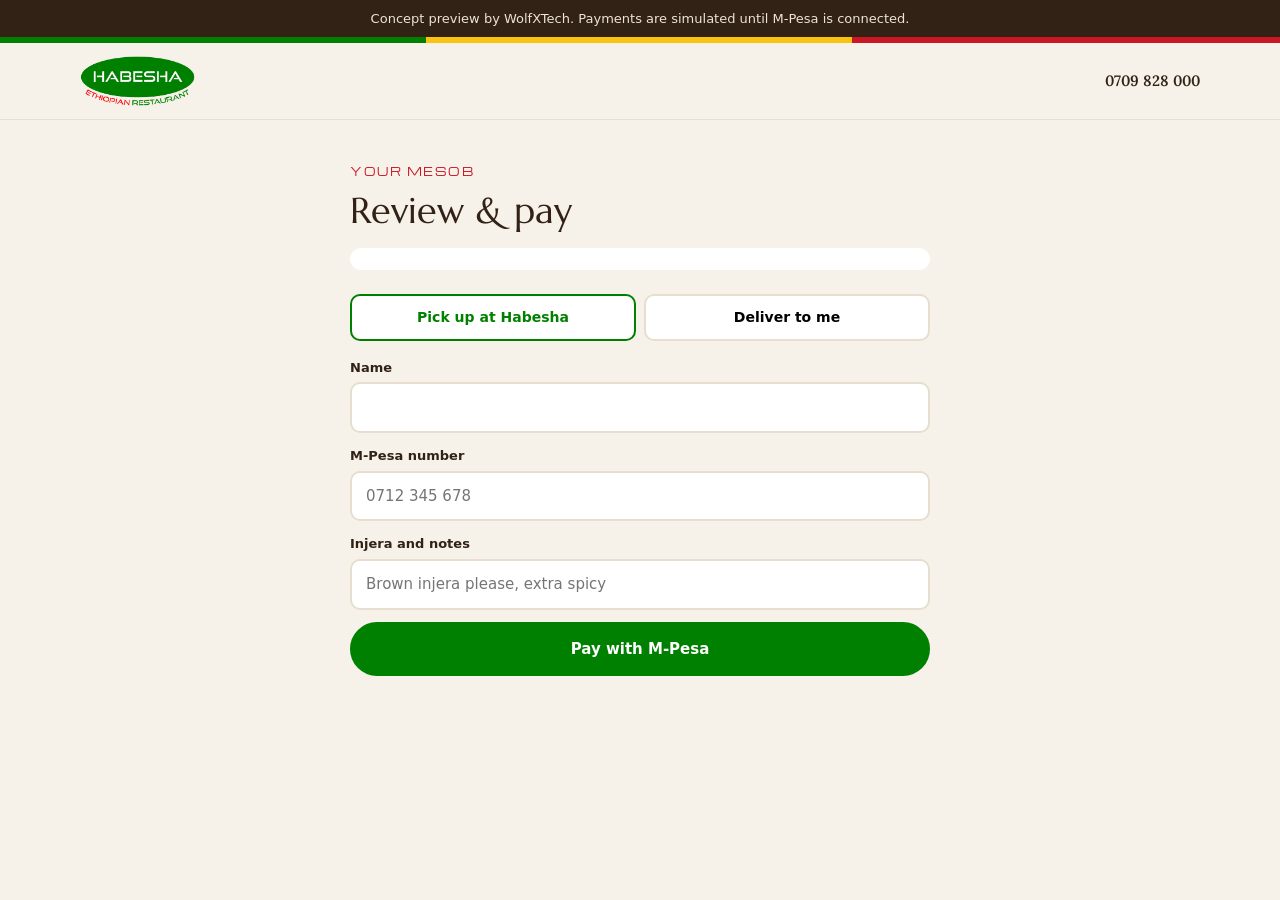
==== order.html @ 849359c7 "WolfXTech concept demo: habesha-ethiopian (2026-09-28)" ====
<!doctype html>
<html lang="en">
<head>
<meta charset="utf-8"><meta name="viewport" content="width=device-width, initial-scale=1">
<title>Your Mesob | Habesha Ethiopian Restaurant</title><meta name="robots" content="noindex"><meta name="theme-color" content="#008000">
<link rel="icon" href="img/logo.png">
<link rel="preconnect" href="https://fonts.googleapis.com"><link rel="preconnect" href="https://fonts.gstatic.com" crossorigin>
<link href="https://fonts.googleapis.com/css2?family=Lora:wght@400;500;600&family=Marcellus&family=Michroma&family=Noto+Serif+Ethiopic:wght@500&display=swap" rel="stylesheet">
<link rel="stylesheet" href="habesha.css">
<style>
  main { max-width: 620px; margin: 0 auto; padding: 36px 20px 64px; }
  .box { background: #fff; border-radius: var(--r); padding: 6px 20px 16px; }
  .ln { display: grid; grid-template-columns: 1fr auto auto; gap: 12px; align-items: center; padding: 14px 0; border-bottom: 1px dashed var(--injera-2); }
  .ln b { font-family: var(--serif); font-weight: 400; font-size: 1.0625rem; }
  .q button { width: 30px; height: 30px; border-radius: 50%; border: 2px solid var(--green); background: transparent; color: var(--green); cursor: pointer; font-weight: 800; }
  .seg { margin: 24px 0 16px; }
</style>
</head>
<body>
<div class="concept">Concept preview by WolfXTech. Payments are simulated until M-Pesa is connected.</div>
<div class="tricolour" aria-hidden="true"></div>
<header class="top"><div class="wrap"><a class="logo" href="index.html"><img src="img/logo.png" alt="Habesha Ethiopian Restaurant" width="1558" height="673"></a><a class="phone" href="tel:+254709828000" style="margin-left:auto">0709 828 000</a></div></header>
<main>
  <span class="caps" style="color:var(--red)">Your mesob</span>
  <h1 style="font-size:2.25rem;margin:6px 0 16px">Review &amp; pay</h1>
  <div class="box" id="lines"></div>
  <form id="f" novalidate>
    <div class="seg" role="group" aria-label="Pickup or delivery"><button type="button" data-way="pickup" aria-pressed="true">Pick up at Habesha</button><button type="button" data-way="delivery" aria-pressed="false">Deliver to me</button></div>
    <label class="field">Name<input name="name" autocomplete="name"></label>
    <label class="field">M-Pesa number<input name="phone" inputmode="tel" autocomplete="tel" placeholder="0712 345 678"></label>
    <label class="field" id="addr" hidden>Delivery address<textarea name="address" rows="2" placeholder="Estate, road, house or office"></textarea></label>
    <label class="field">Injera and notes<input name="notes" placeholder="Brown injera please, extra spicy"></label>
    <p class="err" id="err" hidden></p>
    <button class="btn btn-green" id="pay" type="submit" style="width:100%" disabled>Pay with M-Pesa</button>
  </form>
</main>
<script src="kit.js"></script>
<script>
  const b = Kit.basket('habesha-mesob'); let data, way = 'pickup';
  function render() {
    const t = Kit.totals(b, data.items, way, data.delivery_fee);
    document.getElementById('lines').innerHTML = t.lines.length ? t.lines.map(l => `<div class="ln"><b>${Kit.esc(l.name)}</b><span class="q"><button type="button" data-q="${Kit.esc(l.id)}" data-d="-1" aria-label="One less">−</button> ${l.qty} <button type="button" data-q="${Kit.esc(l.id)}" data-d="1" aria-label="One more">+</button></span><span>${Kit.fmt(l.line)}</span></div>`).join('')
      + (t.delivery ? `<p style="text-align:right;margin:12px 0 0;color:var(--muted)">Delivery ${Kit.fmt(t.delivery)}</p>` : '') + `<p style="text-align:right;font-family:var(--serif);font-size:1.75rem;margin:6px 0 0">KES ${Kit.fmt(t.total)}</p>`
      : '<p>Your mesob is empty. <a href="index.html#rounds">See the menu</a>.</p>';
    const btn = document.getElementById('pay'); btn.disabled = !t.lines.length; btn.textContent = t.lines.length ? `Pay KES ${Kit.fmt(t.total)} with M-Pesa` : 'Pay with M-Pesa';
  }
  document.addEventListener('click', e => {
    const q = e.target.closest('[data-q]'); if (q) { b.add(q.dataset.q, +q.dataset.d); render(); }
    const w = e.target.closest('[data-way]'); if (w) { way = w.dataset.way; document.querySelectorAll('[data-way]').forEach(x => x.setAttribute('aria-pressed', x === w)); document.getElementById('addr').hidden = way !== 'delivery'; render(); }
  });
  document.getElementById('f').addEventListener('submit', async e => {
    e.preventDefault(); const f = new FormData(e.target), err = document.getElementById('err'), btn = document.getElementById('pay');
    err.hidden = true; btn.disabled = true; btn.textContent = 'Sending the M-Pesa prompt…';
    try { const o = await Kit.placeOrder(b, { name: f.get('name'), phone: f.get('phone'), fulfilment: way, address: f.get('address'), notes: f.get('notes') }); location.href = 'track.html?id=' + encodeURIComponent(o.id); }
    catch (ex) { err.textContent = ex.message; err.hidden = false; render(); }
  });
  Kit.menu().then(d => { data = d; render(); });
</script>
</body>
</html>
---- habesha.css ----
/* Habesha Ethiopian Restaurant: "Three Rounds", on their own brand.
   Their 2025 logo: green oval, wide white HABESHA, ETHIOPIAN in red and RESTAURANT in green.
   Their photos: the September 2025 shoot, the garden, the coffee ceremony, the event hall.
   Scales: 4 8 12 16 24 32 48 64 96 · 13 14 16 18 20 24 30 36 48 56 */
:root {
  --green: hsl(120 100% 25%);          /* the logo green; white on it 5.1:1 */
  --green-deep: hsl(135 55% 15%);
  --green-100: hsl(120 40% 93%);
  --red: hsl(355 80% 44%);             /* ETHIOPIAN in the logo; white on it 5.6:1 */
  --gold: hsl(46 95% 52%);
  --injera: hsl(38 42% 94%);
  --injera-2: hsl(36 32% 86%);
  --coffee: hsl(24 40% 14%);
  --muted: hsl(24 14% 36%);            /* on injera 6.8:1 */
  --wide: 'Michroma', 'Arial Black', sans-serif;
  --serif: 'Marcellus', Georgia, serif;
  --text: 'Lora', Georgia, serif;
  --eth: 'Noto Serif Ethiopic', serif;
  --r: 14px;
}
* { box-sizing: border-box; }
[hidden] { display: none !important; }
html { scroll-behavior: smooth; scroll-padding-top: 84px; }
body { margin: 0; font-family: var(--text); font-size: 1.0625rem; line-height: 1.65; color: var(--coffee); background: var(--injera); }
a { color: inherit; }
button, input, select, textarea { font: inherit; }
img { max-width: 100%; height: auto; display: block; }
:focus-visible { outline: 3px solid var(--gold); outline-offset: 2px; }
h1, h2, h3, h4 { font-family: var(--serif); font-weight: 400; line-height: 1.15; margin: 0; }
.eth { font-family: var(--eth); }
.caps { font-family: var(--wide); font-size: .6875rem; letter-spacing: .14em; text-transform: uppercase; }
.concept { background: var(--coffee); color: hsl(38 42% 88%); font-size: .8125rem; text-align: center; padding: 8px 16px; font-family: system-ui, sans-serif; }
.tricolour { height: 6px; background: linear-gradient(90deg, var(--green) 0 33.3%, var(--gold) 33.3% 66.6%, var(--red) 66.6%); }
.wrap { max-width: 1160px; margin: 0 auto; padding: 0 20px; }

/* header: their logo, solid (no blur), so scrolling stays light */
header.top { position: sticky; top: 0; z-index: 30; background: var(--injera); border-bottom: 1px solid var(--injera-2); }
header.top .wrap { display: flex; align-items: center; gap: 24px; height: 76px; }
.logo img { height: 50px; width: auto; }
nav.links { display: flex; gap: 22px; margin-left: auto; font-size: .9375rem; }
nav.links a { text-decoration: none; }
nav.links a:hover { color: var(--green); }
.phone { font-weight: 600; text-decoration: none; white-space: nowrap; font-size: .9375rem; }
.btn { display: inline-flex; align-items: center; justify-content: center; gap: 8px; padding: 13px 24px; border-radius: 999px; border: 2px solid var(--coffee); background: transparent; color: var(--coffee); font-family: system-ui, sans-serif; font-weight: 700; font-size: .9375rem; text-decoration: none; cursor: pointer; }
.btn-green { background: var(--green); border-color: var(--green); color: #fff; }
.btn-green:hover { background: hsl(120 100% 21%); border-color: hsl(120 100% 21%); }
.btn-red { background: var(--red); border-color: var(--red); color: #fff; }

/* hero */
.hero { display: grid; grid-template-columns: 1fr 1.05fr; gap: 56px; align-items: center; padding-top: 56px; padding-bottom: 64px; }
.hero .eth { font-size: 1.25rem; color: var(--red); }
.hero h1 { font-size: 3.5rem; margin: 10px 0 18px; }
.hero p { font-size: 1.1875rem; color: var(--muted); margin: 0 0 24px; max-width: 30em; }
.award { display: inline-flex; align-items: center; gap: 12px; background: #fff; border: 1px solid var(--injera-2); border-radius: 999px; padding: 8px 18px 8px 8px; margin-bottom: 24px; font-size: .9375rem; }
.award i { display: grid; place-items: center; width: 34px; height: 34px; border-radius: 50%; background: var(--gold); font-style: normal; }
.ctas { display: flex; gap: 12px; flex-wrap: wrap; }
.status { margin: 18px 0 0; font-size: .9375rem; font-family: system-ui, sans-serif; }
.status b { color: var(--green); }
.status.shut b { color: var(--red); }
.stage { position: relative; }
.stage > img { border-radius: 200px 200px var(--r) var(--r); aspect-ratio: 4 / 4.4; object-fit: cover; width: 100%; box-shadow: 0 30px 60px -24px hsla(24, 40%, 14%, .5); }
.float { position: absolute; left: -40px; bottom: 36px; width: 270px; background: #fff; border-radius: var(--r); padding: 12px; display: grid; grid-template-columns: 76px 1fr; gap: 12px; align-items: center; box-shadow: 0 16px 36px -12px hsla(24, 40%, 14%, .4); }
.float img { width: 76px; height: 76px; border-radius: 50%; object-fit: cover; }
.float b { display: block; font-family: var(--serif); font-weight: 400; font-size: 1.125rem; line-height: 1.2; }
.float span { font-size: .8125rem; color: var(--muted); font-family: system-ui, sans-serif; }
.float button { grid-column: 1 / -1; }

.proof { background: var(--green-deep); color: #fff; }
.proof .wrap { display: grid; grid-template-columns: repeat(4, 1fr); gap: 16px; padding-block: 22px; font-family: system-ui, sans-serif; font-size: .875rem; color: hsl(120 20% 82%); }
.proof b { display: block; font-family: var(--serif); font-weight: 400; font-size: 1.375rem; color: #fff; }

/* the three rounds */
section { padding: 88px 0; }
.intro { text-align: center; max-width: 720px; margin: 0 auto 8px; }
.intro h2 { font-size: 2.75rem; margin: 8px 0 12px; }
.intro p { color: var(--muted); }
.cups { display: flex; justify-content: center; gap: 36px; margin: 28px 0 0; }
.cups a { display: grid; justify-items: center; gap: 4px; text-decoration: none; color: var(--muted); font-family: system-ui, sans-serif; font-size: .8125rem; }
.cups b { font-family: var(--serif); font-weight: 400; font-size: 1.25rem; color: var(--coffee); }
.cup svg { width: 60px; height: 75px; overflow: visible; }
.cup .steam path { stroke-dasharray: 60; stroke-dashoffset: 60; opacity: 0; transition: stroke-dashoffset 1.6s ease, opacity 1.2s ease; }
.round.in .cup .steam path, .cups .cup .steam path { stroke-dashoffset: 0; opacity: .75; }
.round.in .cup .steam path:nth-child(2) { transition-delay: .25s; } .round.in .cup .steam path:nth-child(3) { transition-delay: .5s; }
.round:nth-of-type(even) { background: #fff; }
.round-head { display: grid; grid-template-columns: auto 1fr auto; gap: 28px; align-items: center; margin-bottom: 36px; }
.round-head .n { font-family: var(--wide); font-size: .75rem; letter-spacing: .14em; color: var(--red); text-transform: uppercase; }
.round-head h2 { font-size: 2.5rem; margin-top: 4px; }
.round-head p { margin: 8px 0 0; color: var(--muted); max-width: 40em; }
.filters { display: flex; gap: 8px; }
.filters button { border: 2px solid var(--injera-2); background: #fff; border-radius: 999px; padding: 6px 14px; cursor: pointer; font-family: system-ui, sans-serif; font-weight: 700; font-size: .8125rem; color: var(--muted); }
.filters button[aria-pressed="true"] { border-color: var(--green); color: var(--green); }
.dishes { display: grid; grid-template-columns: repeat(3, 1fr); gap: 20px; }
.dish { display: flex; flex-direction: column; background: #fff; border-radius: var(--r); overflow: hidden; box-shadow: 0 1px 3px hsla(24, 40%, 14%, .1), 0 12px 28px -18px hsla(24, 40%, 14%, .35); }
.round:nth-of-type(even) .dish { background: var(--injera); }
.dish img { aspect-ratio: 3 / 2; object-fit: cover; width: 100%; }
.dish .body { padding: 16px 18px 18px; display: flex; flex-direction: column; gap: 6px; flex: 1; }
.dish h3 { font-size: 1.3125rem; }
.dish p { margin: 0; font-size: .9375rem; color: var(--muted); }
.dish .row { display: flex; justify-content: space-between; align-items: center; margin-top: auto; padding-top: 10px; }
.price { font-family: system-ui, sans-serif; font-weight: 800; white-space: nowrap; }
.tag { display: inline-block; font-family: system-ui, sans-serif; font-size: .6875rem; font-weight: 800; letter-spacing: .04em; text-transform: uppercase; color: var(--green); background: var(--green-100); border-radius: 999px; padding: 2px 9px; vertical-align: 3px; margin-left: 6px; }
.tag.tbc { color: var(--red); background: hsl(355 80% 95%); }
.tag.v { color: hsl(120 60% 22%); background: hsl(80 60% 88%); }
.add { border: 0; border-radius: 999px; background: var(--green); color: #fff; font-family: system-ui, sans-serif; font-weight: 700; font-size: .8125rem; padding: 8px 18px; cursor: pointer; }
.add:hover { background: hsl(120 100% 21%); }
.rows { margin-top: 20px; display: grid; grid-template-columns: 1fr 1fr; column-gap: 40px; }
.item { display: grid; grid-template-columns: 1fr auto auto; gap: 2px 14px; align-items: center; padding: 12px 0; border-bottom: 1px dashed var(--injera-2); }
.item h4 { font-size: 1.0625rem; }
.item p { grid-column: 1; margin: 0; font-size: .875rem; color: var(--muted); }

/* how to eat it */
.guide { display: grid; grid-template-columns: 1.1fr 1fr; gap: 32px; align-items: center; margin-bottom: 40px; }
.guide .pics { display: grid; grid-template-columns: 1fr 1fr; gap: 12px; }
.guide .pics img { border-radius: var(--r); aspect-ratio: 1; object-fit: cover; width: 100%; }
.guide ol { list-style: none; padding: 0; margin: 0; display: grid; gap: 14px; counter-reset: s; }
.guide li { counter-increment: s; display: grid; grid-template-columns: 36px 1fr; gap: 12px; }
.guide li::before { content: counter(s); display: grid; place-items: center; width: 36px; height: 36px; border-radius: 50%; background: var(--gold); font-family: var(--serif); font-size: 1.125rem; }
.guide li b { display: block; font-family: var(--serif); font-weight: 400; font-size: 1.1875rem; }
.guide li span { color: var(--muted); font-size: .9375rem; }

/* coffee ceremony */
.ceremony { display: grid; grid-template-columns: 1fr 1fr; gap: 40px; align-items: center; margin-bottom: 40px; }
.ceremony .pics { display: grid; grid-template-columns: 1.3fr 1fr; gap: 12px; }
.ceremony .pics img { border-radius: var(--r); object-fit: cover; width: 100%; height: 100%; aspect-ratio: 4 / 5; }
.ceremony dl { display: grid; gap: 12px; margin: 20px 0 0; }
.ceremony dt { font-family: var(--serif); font-size: 1.25rem; }
.ceremony dt .eth { color: var(--red); font-size: 1rem; margin-left: 8px; }
.ceremony dd { margin: 0; color: var(--muted); font-size: .9375rem; }

/* garden & events */
.garden { background: var(--green-deep); color: #fff; }
.garden .grid { display: grid; grid-template-columns: 1fr 1fr; gap: 40px; align-items: start; }
.garden h2 { font-size: 2.5rem; margin: 6px 0 14px; }
.garden p { color: hsl(120 18% 84%); }
.garden .n { color: var(--gold); }
.mosaic { display: grid; grid-template-columns: 1fr 1fr; gap: 10px; margin-top: 24px; }
.mosaic img { border-radius: 10px; aspect-ratio: 4 / 3; object-fit: cover; width: 100%; }
.mosaic img:first-child { grid-column: 1 / -1; aspect-ratio: 16 / 9; }
.quote { margin: 24px 0 0; padding-left: 16px; border-left: 3px solid var(--gold); font-style: italic; color: #fff; }
.quote cite { display: block; font-style: normal; font-size: .8125rem; color: hsl(120 18% 76%); margin-top: 6px; font-family: system-ui, sans-serif; }
.bookform { background: var(--injera); color: var(--coffee); border-radius: var(--r); padding: 24px; }
.bookform h3 { font-size: 1.5rem; margin-bottom: 14px; }
.seg { display: grid; grid-template-columns: 1fr 1fr; gap: 8px; margin-bottom: 14px; }
.seg button { padding: 10px; border: 2px solid var(--injera-2); border-radius: 10px; background: #fff; cursor: pointer; font-family: system-ui, sans-serif; font-weight: 700; font-size: .875rem; }
.seg button[aria-pressed="true"] { border-color: var(--green); color: var(--green); }
.row2 { display: grid; grid-template-columns: 1fr 1fr; gap: 12px; }
.field { display: grid; gap: 4px; margin-bottom: 12px; font-family: system-ui, sans-serif; font-weight: 700; font-size: .8125rem; }
.field input, .field select, .field textarea { font-weight: 500; font-size: .9375rem; color: var(--coffee); padding: 11px 14px; border: 2px solid var(--injera-2); border-radius: 10px; background: #fff; width: 100%; }
.field input:focus, .field select:focus, .field textarea:focus { outline: 0; border-color: var(--green); }
.check { display: flex; gap: 10px; align-items: center; margin-bottom: 14px; font-family: system-ui, sans-serif; font-size: .875rem; }
.err { background: hsl(355 80% 95%); color: var(--red); padding: 12px 16px; border-radius: 10px; font-weight: 700; font-family: system-ui, sans-serif; }

/* visit */
.visit { display: grid; grid-template-columns: 1fr 1fr; gap: 40px; align-items: center; }
.visit img { border-radius: var(--r); aspect-ratio: 3 / 2; object-fit: cover; }
.visit dl { display: grid; grid-template-columns: auto 1fr; gap: 10px 20px; margin: 18px 0 24px; }
.visit dt { font-family: var(--serif); font-size: 1.125rem; }
.visit dd { margin: 0; color: var(--muted); }

footer { background: var(--green); color: #fff; padding: 36px 0 120px; font-family: system-ui, sans-serif; font-size: .875rem; }
footer .wrap { display: flex; justify-content: space-between; align-items: center; gap: 20px; flex-wrap: wrap; }
footer img { height: 56px; width: auto; }

.mesob { position: fixed; left: 16px; right: 16px; bottom: 16px; z-index: 40; max-width: 520px; margin: 0 auto; display: flex; justify-content: space-between; align-items: center; gap: 16px;
  padding: 8px 8px 8px 20px; border-radius: 999px; background: var(--coffee); color: #fff; font-family: system-ui, sans-serif; box-shadow: 0 14px 30px -8px hsla(24, 40%, 10%, .5); transform: translateY(160%); transition: transform .3s; }
.mesob.show { transform: none; }

@media (max-width: 960px) {
  nav.links { display: none; }
  .hero, .guide, .ceremony, .garden .grid, .visit { grid-template-columns: 1fr; gap: 32px; }
  .hero { padding-top: 32px; }
  .hero h1 { font-size: 2.5rem; }
  .stage { max-width: 420px; width: 100%; margin: 0 auto; }
  .float { left: -8px; }
  .dishes { grid-template-columns: 1fr 1fr; }
  .rows { grid-template-columns: 1fr; }
  .proof .wrap { grid-template-columns: 1fr 1fr; }
  .round-head { grid-template-columns: auto 1fr; }
  .round-head .filters { grid-column: 1 / -1; }
}
@media (max-width: 560px) {
  header.top .phone { display: none; }
  header.top .btn { margin-left: auto; padding: 10px 18px; }
  .logo img { height: 42px; }
  .dishes { grid-template-columns: 1fr; }
  .intro h2, .round-head h2, .garden h2 { font-size: 2rem; }
  .row2, .seg { grid-template-columns: 1fr; }
  .cups { gap: 20px; }
}
@media (prefers-reduced-motion: reduce) { * { transition: none !important; animation: none !important; } html { scroll-behavior: auto; } .cup .steam path { stroke-dashoffset: 0; opacity: .75; } }
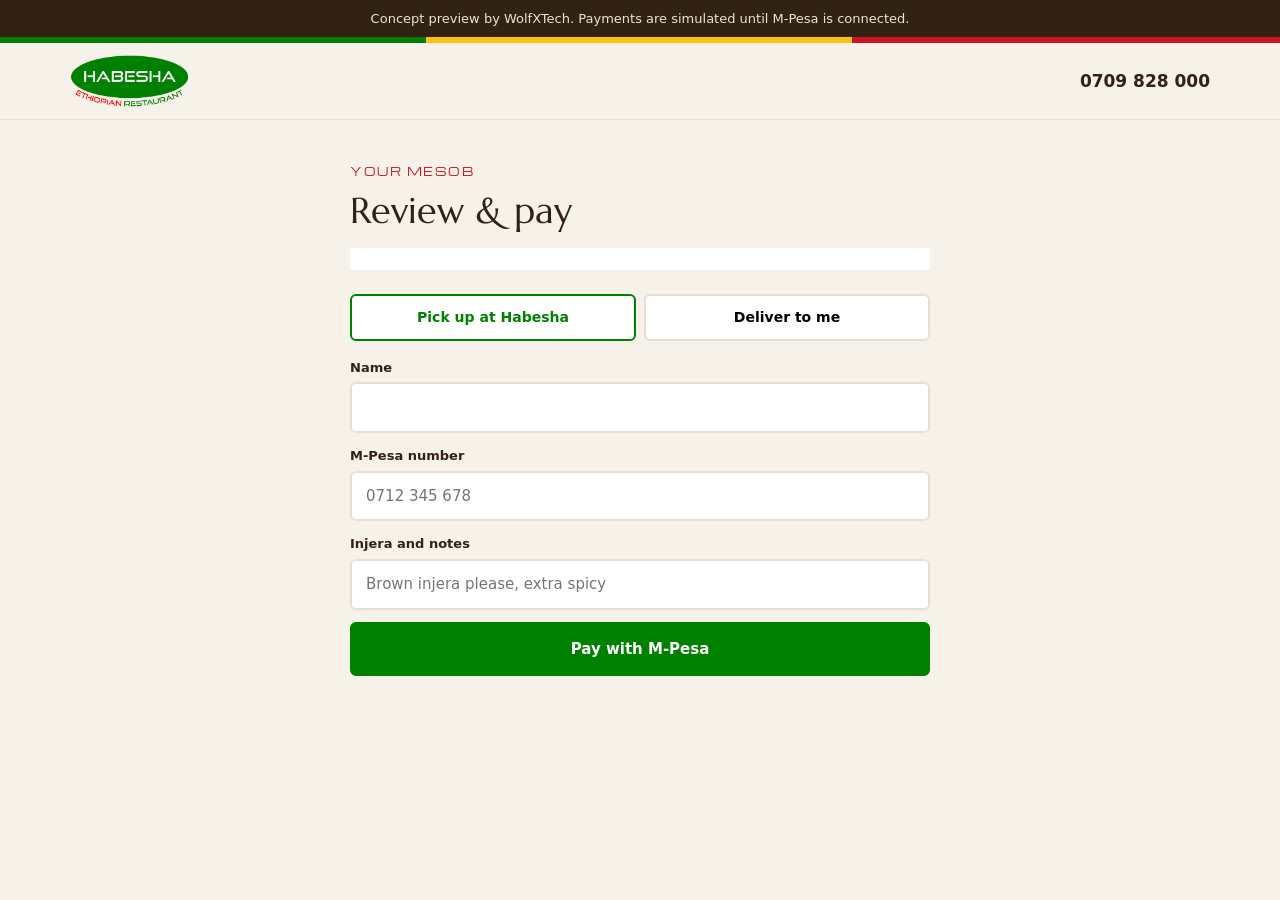
==== commit fe4b977e: "WolfXTech concept demo: habesha-ethiopian (2026-09-28)" ====
--- a/order.html
+++ b/order.html
@@ -19,7 +19,7 @@
 <body>
 <div class="concept">Concept preview by WolfXTech. Payments are simulated until M-Pesa is connected.</div>
 <div class="tricolour" aria-hidden="true"></div>
-<header class="top"><div class="wrap"><a class="logo" href="index.html"><img src="img/logo.png" alt="Habesha Ethiopian Restaurant" width="1558" height="673"></a><a class="phone" href="tel:+254709828000" style="margin-left:auto">0709 828 000</a></div></header>
+<header class="top slim"><div class="wrap"><a class="logo" href="index.html"><img src="img/logo.png" alt="Habesha Ethiopian Restaurant" width="1558" height="673"></a><a class="phone" href="tel:+254709828000" style="margin-left:auto">0709 828 000</a></div></header>
 <main>
   <span class="caps" style="color:var(--red)">Your mesob</span>
   <h1 style="font-size:2.25rem;margin:6px 0 16px">Review &amp; pay</h1>
--- a/habesha.css
+++ b/habesha.css
@@ -1,6 +1,8 @@
-/* Habesha Ethiopian Restaurant: "Three Rounds", on their own brand.
-   Their 2025 logo: green oval, wide white HABESHA, ETHIOPIAN in red and RESTAURANT in green.
-   Their photos: the September 2025 shoot, the garden, the coffee ceremony, the event hall.
+/* Habesha Ethiopian Restaurant: "The shared injera", on their own brand.
+   Ethiopian food arrives on one round injera and everyone eats from it. So the page is round:
+   the hero is an injera with dishes set around it, dishes sit as round plates, and your order
+   builds up as scoops on your own injera. The three coffee rounds (abol, tona, baraka) order the menu.
+   Brand: their 2025 green-oval logo (green, white, Ethiopian red), their September 2025 photo shoot.
    Scales: 4 8 12 16 24 32 48 64 96 · 13 14 16 18 20 24 30 36 48 56 */
 :root {
   --green: hsl(120 100% 25%);          /* the logo green; white on it 5.1:1 */
@@ -10,13 +12,17 @@
   --gold: hsl(46 95% 52%);
   --injera: hsl(38 42% 94%);
   --injera-2: hsl(36 32% 86%);
+  --injera-3: hsl(34 30% 74%);
   --coffee: hsl(24 40% 14%);
   --muted: hsl(24 14% 36%);            /* on injera 6.8:1 */
   --wide: 'Michroma', 'Arial Black', sans-serif;
   --serif: 'Marcellus', Georgia, serif;
   --text: 'Lora', Georgia, serif;
+  --ui: system-ui, -apple-system, 'Segoe UI', sans-serif;
   --eth: 'Noto Serif Ethiopic', serif;
-  --r: 14px;
+  /* injera's "eyes": the tiny holes across its surface */
+  --eyes: radial-gradient(circle at 30% 40%, hsla(30, 30%, 60%, .35) 1.2px, transparent 1.6px) 0 0 / 11px 11px,
+          radial-gradient(circle at 70% 70%, hsla(30, 30%, 60%, .28) 1px, transparent 1.4px) 0 0 / 15px 15px;
 }
 * { box-sizing: border-box; }
 [hidden] { display: none !important; }
@@ -29,162 +35,172 @@
 h1, h2, h3, h4 { font-family: var(--serif); font-weight: 400; line-height: 1.15; margin: 0; }
 .eth { font-family: var(--eth); }
 .caps { font-family: var(--wide); font-size: .6875rem; letter-spacing: .14em; text-transform: uppercase; }
-.concept { background: var(--coffee); color: hsl(38 42% 88%); font-size: .8125rem; text-align: center; padding: 8px 16px; font-family: system-ui, sans-serif; }
+.concept { background: var(--coffee); color: hsl(38 42% 88%); font-size: .8125rem; text-align: center; padding: 8px 16px; font-family: var(--ui); }
 .tricolour { height: 6px; background: linear-gradient(90deg, var(--green) 0 33.3%, var(--gold) 33.3% 66.6%, var(--red) 66.6%); }
-.wrap { max-width: 1160px; margin: 0 auto; padding: 0 20px; }
-
-/* header: their logo, solid (no blur), so scrolling stays light */
+.wrap { max-width: 1180px; margin: 0 auto; padding: 0 20px; }
+
+/* header: logo centred between two halves of the nav, like a sign over the door */
 header.top { position: sticky; top: 0; z-index: 30; background: var(--injera); border-bottom: 1px solid var(--injera-2); }
-header.top .wrap { display: flex; align-items: center; gap: 24px; height: 76px; }
-.logo img { height: 50px; width: auto; }
-nav.links { display: flex; gap: 22px; margin-left: auto; font-size: .9375rem; }
-nav.links a { text-decoration: none; }
-nav.links a:hover { color: var(--green); }
-.phone { font-weight: 600; text-decoration: none; white-space: nowrap; font-size: .9375rem; }
-.btn { display: inline-flex; align-items: center; justify-content: center; gap: 8px; padding: 13px 24px; border-radius: 999px; border: 2px solid var(--coffee); background: transparent; color: var(--coffee); font-family: system-ui, sans-serif; font-weight: 700; font-size: .9375rem; text-decoration: none; cursor: pointer; }
+header.top .wrap { display: grid; grid-template-columns: 1fr auto 1fr; align-items: center; gap: 24px; height: 76px; }
+header.top.slim .wrap { display: flex; justify-content: space-between; }
+header.top nav { display: flex; gap: 22px; font-size: .9375rem; }
+header.top nav.right { justify-content: flex-end; align-items: center; }
+header.top nav a { text-decoration: none; }
+header.top nav a:hover { color: var(--green); }
+.logo img { height: 52px; width: auto; }
+.phone { font-family: var(--ui); font-weight: 700; text-decoration: none; white-space: nowrap; }
+.btn { display: inline-flex; align-items: center; justify-content: center; gap: 8px; padding: 13px 24px; border-radius: 6px; border: 2px solid var(--coffee); background: transparent; color: var(--coffee); font-family: var(--ui); font-weight: 700; font-size: .9375rem; text-decoration: none; cursor: pointer; }
 .btn-green { background: var(--green); border-color: var(--green); color: #fff; }
 .btn-green:hover { background: hsl(120 100% 21%); border-color: hsl(120 100% 21%); }
 .btn-red { background: var(--red); border-color: var(--red); color: #fff; }
 
-/* hero */
-.hero { display: grid; grid-template-columns: 1fr 1.05fr; gap: 56px; align-items: center; padding-top: 56px; padding-bottom: 64px; }
-.hero .eth { font-size: 1.25rem; color: var(--red); }
-.hero h1 { font-size: 3.5rem; margin: 10px 0 18px; }
-.hero p { font-size: 1.1875rem; color: var(--muted); margin: 0 0 24px; max-width: 30em; }
-.award { display: inline-flex; align-items: center; gap: 12px; background: #fff; border: 1px solid var(--injera-2); border-radius: 999px; padding: 8px 18px 8px 8px; margin-bottom: 24px; font-size: .9375rem; }
-.award i { display: grid; place-items: center; width: 34px; height: 34px; border-radius: 50%; background: var(--gold); font-style: normal; }
-.ctas { display: flex; gap: 12px; flex-wrap: wrap; }
-.status { margin: 18px 0 0; font-size: .9375rem; font-family: system-ui, sans-serif; }
-.status b { color: var(--green); }
-.status.shut b { color: var(--red); }
-.stage { position: relative; }
-.stage > img { border-radius: 200px 200px var(--r) var(--r); aspect-ratio: 4 / 4.4; object-fit: cover; width: 100%; box-shadow: 0 30px 60px -24px hsla(24, 40%, 14%, .5); }
-.float { position: absolute; left: -40px; bottom: 36px; width: 270px; background: #fff; border-radius: var(--r); padding: 12px; display: grid; grid-template-columns: 76px 1fr; gap: 12px; align-items: center; box-shadow: 0 16px 36px -12px hsla(24, 40%, 14%, .4); }
-.float img { width: 76px; height: 76px; border-radius: 50%; object-fit: cover; }
-.float b { display: block; font-family: var(--serif); font-weight: 400; font-size: 1.125rem; line-height: 1.2; }
-.float span { font-size: .8125rem; color: var(--muted); font-family: system-ui, sans-serif; }
-.float button { grid-column: 1 / -1; }
-
-.proof { background: var(--green-deep); color: #fff; }
-.proof .wrap { display: grid; grid-template-columns: repeat(4, 1fr); gap: 16px; padding-block: 22px; font-family: system-ui, sans-serif; font-size: .875rem; color: hsl(120 20% 82%); }
-.proof b { display: block; font-family: var(--serif); font-weight: 400; font-size: 1.375rem; color: #fff; }
+/* hero: the injera, with dishes set around it */
+.hero { text-align: center; padding: 48px 0 72px; background: var(--eyes), var(--injera); }
+.hero .eth { color: var(--red); font-size: 1.25rem; }
+.hero h1 { font-size: 3.25rem; max-width: 16em; margin: 8px auto 0; }
+.table { position: relative; width: min(560px, 92vw); aspect-ratio: 1; margin: 36px auto 28px; }
+.table .injera { position: absolute; inset: 12%; border-radius: 50%; overflow: hidden; box-shadow: 0 0 0 10px hsl(34 45% 80%), 0 0 0 12px var(--injera-3), 0 40px 70px -30px hsla(24, 40%, 14%, .55); }
+.table .injera img { width: 100%; height: 100%; object-fit: cover; }
+.plate { position: absolute; width: 23%; aspect-ratio: 1; border-radius: 50%; overflow: hidden; border: 5px solid #fff; box-shadow: 0 14px 28px -12px hsla(24, 40%, 14%, .55); }
+.plate img { width: 100%; height: 100%; object-fit: cover; }
+.plate:nth-of-type(2) { top: 0; left: 4%; } .plate:nth-of-type(3) { top: 2%; right: 2%; }
+.plate:nth-of-type(4) { bottom: 4%; left: 0; } .plate:nth-of-type(5) { bottom: 0; right: 6%; }
+.award { position: absolute; left: 50%; bottom: -6px; transform: translateX(-50%); background: var(--gold); color: var(--coffee); font-family: var(--ui); font-weight: 800; font-size: .8125rem; padding: 8px 18px; border-radius: 4px; white-space: nowrap; box-shadow: 0 8px 18px -8px hsla(24, 40%, 14%, .5); }
+.hero .lede { max-width: 36em; margin: 0 auto 24px; color: var(--muted); font-size: 1.1875rem; }
+.ctas { display: flex; gap: 12px; justify-content: center; flex-wrap: wrap; }
+.credit { margin: 22px auto 0; font-family: var(--ui); font-size: .9375rem; color: var(--muted); }
+.credit b { color: var(--coffee); }
+.status b { color: var(--green); } .status.shut b { color: var(--red); }
 
 /* the three rounds */
 section { padding: 88px 0; }
-.intro { text-align: center; max-width: 720px; margin: 0 auto 8px; }
-.intro h2 { font-size: 2.75rem; margin: 8px 0 12px; }
-.intro p { color: var(--muted); }
-.cups { display: flex; justify-content: center; gap: 36px; margin: 28px 0 0; }
-.cups a { display: grid; justify-items: center; gap: 4px; text-decoration: none; color: var(--muted); font-family: system-ui, sans-serif; font-size: .8125rem; }
-.cups b { font-family: var(--serif); font-weight: 400; font-size: 1.25rem; color: var(--coffee); }
+.rounds-intro { text-align: center; max-width: 720px; margin: 0 auto; }
+.rounds-intro h2 { font-size: 2.5rem; margin: 8px 0 12px; }
+.rounds-intro p { color: var(--muted); margin: 0; }
 .cup svg { width: 60px; height: 75px; overflow: visible; }
 .cup .steam path { stroke-dasharray: 60; stroke-dashoffset: 60; opacity: 0; transition: stroke-dashoffset 1.6s ease, opacity 1.2s ease; }
-.round.in .cup .steam path, .cups .cup .steam path { stroke-dashoffset: 0; opacity: .75; }
+.round.in .cup .steam path { stroke-dashoffset: 0; opacity: .75; }
 .round.in .cup .steam path:nth-child(2) { transition-delay: .25s; } .round.in .cup .steam path:nth-child(3) { transition-delay: .5s; }
-.round:nth-of-type(even) { background: #fff; }
-.round-head { display: grid; grid-template-columns: auto 1fr auto; gap: 28px; align-items: center; margin-bottom: 36px; }
-.round-head .n { font-family: var(--wide); font-size: .75rem; letter-spacing: .14em; color: var(--red); text-transform: uppercase; }
-.round-head h2 { font-size: 2.5rem; margin-top: 4px; }
-.round-head p { margin: 8px 0 0; color: var(--muted); max-width: 40em; }
-.filters { display: flex; gap: 8px; }
-.filters button { border: 2px solid var(--injera-2); background: #fff; border-radius: 999px; padding: 6px 14px; cursor: pointer; font-family: system-ui, sans-serif; font-weight: 700; font-size: .8125rem; color: var(--muted); }
+
+/* menu and your injera side by side */
+.eat { display: grid; grid-template-columns: 1fr 330px; gap: 48px; align-items: start; }
+.round { padding: 56px 0 8px; }
+.round-head { display: grid; grid-template-columns: auto 1fr; gap: 20px; align-items: center; margin-bottom: 20px; }
+.round-head .n { font-family: var(--wide); font-size: .6875rem; letter-spacing: .14em; color: var(--red); text-transform: uppercase; }
+.round-head h2 { font-size: 2.25rem; margin-top: 4px; }
+.round-head p { margin: 6px 0 0; color: var(--muted); }
+.filters { display: flex; gap: 8px; justify-content: center; margin-top: 24px; }
+.filters button { border: 2px solid var(--injera-2); background: #fff; border-radius: 6px; padding: 7px 14px; cursor: pointer; font-family: var(--ui); font-weight: 700; font-size: .8125rem; color: var(--muted); }
 .filters button[aria-pressed="true"] { border-color: var(--green); color: var(--green); }
-.dishes { display: grid; grid-template-columns: repeat(3, 1fr); gap: 20px; }
-.dish { display: flex; flex-direction: column; background: #fff; border-radius: var(--r); overflow: hidden; box-shadow: 0 1px 3px hsla(24, 40%, 14%, .1), 0 12px 28px -18px hsla(24, 40%, 14%, .35); }
-.round:nth-of-type(even) .dish { background: var(--injera); }
-.dish img { aspect-ratio: 3 / 2; object-fit: cover; width: 100%; }
-.dish .body { padding: 16px 18px 18px; display: flex; flex-direction: column; gap: 6px; flex: 1; }
+/* each dish is a round plate beside its name, not a card */
+.plates { display: grid; gap: 4px; }
+.dish { display: grid; grid-template-columns: 96px 1fr auto; gap: 18px; align-items: center; padding: 14px 0; border-bottom: 1px dashed var(--injera-3); }
+.dish .ph { width: 96px; height: 96px; border-radius: 50%; overflow: hidden; border: 4px solid #fff; box-shadow: 0 8px 18px -10px hsla(24, 40%, 14%, .5); background: var(--injera-2); }
+.dish .ph img { width: 100%; height: 100%; object-fit: cover; }
 .dish h3 { font-size: 1.3125rem; }
-.dish p { margin: 0; font-size: .9375rem; color: var(--muted); }
-.dish .row { display: flex; justify-content: space-between; align-items: center; margin-top: auto; padding-top: 10px; }
-.price { font-family: system-ui, sans-serif; font-weight: 800; white-space: nowrap; }
-.tag { display: inline-block; font-family: system-ui, sans-serif; font-size: .6875rem; font-weight: 800; letter-spacing: .04em; text-transform: uppercase; color: var(--green); background: var(--green-100); border-radius: 999px; padding: 2px 9px; vertical-align: 3px; margin-left: 6px; }
+.dish p { margin: 2px 0 0; font-size: .9375rem; color: var(--muted); }
+.dish .end { display: grid; justify-items: end; gap: 6px; }
+.price { font-family: var(--ui); font-weight: 800; white-space: nowrap; }
+.tag { display: inline-block; font-family: var(--ui); font-size: .6875rem; font-weight: 800; letter-spacing: .04em; text-transform: uppercase; color: var(--green); background: var(--green-100); border-radius: 4px; padding: 2px 8px; vertical-align: 3px; margin-left: 6px; }
 .tag.tbc { color: var(--red); background: hsl(355 80% 95%); }
 .tag.v { color: hsl(120 60% 22%); background: hsl(80 60% 88%); }
-.add { border: 0; border-radius: 999px; background: var(--green); color: #fff; font-family: system-ui, sans-serif; font-weight: 700; font-size: .8125rem; padding: 8px 18px; cursor: pointer; }
-.add:hover { background: hsl(120 100% 21%); }
-.rows { margin-top: 20px; display: grid; grid-template-columns: 1fr 1fr; column-gap: 40px; }
-.item { display: grid; grid-template-columns: 1fr auto auto; gap: 2px 14px; align-items: center; padding: 12px 0; border-bottom: 1px dashed var(--injera-2); }
-.item h4 { font-size: 1.0625rem; }
-.item p { grid-column: 1; margin: 0; font-size: .875rem; color: var(--muted); }
+.scoop { width: 40px; height: 40px; border-radius: 50%; border: 2px solid var(--green); background: #fff; color: var(--green); font-family: var(--ui); font-weight: 800; font-size: 1.25rem; line-height: 1; cursor: pointer; }
+.scoop:hover { background: var(--green); color: #fff; }
+.scoop.did { background: var(--green); color: #fff; }
+
+/* your injera: the order, as scoops on a round injera */
+.yours { position: sticky; top: 96px; background: #fff; border-radius: 20px; padding: 22px; text-align: center; box-shadow: 0 20px 44px -26px hsla(24, 40%, 14%, .45); }
+.yours h3 { font-size: 1.375rem; }
+.yours .sub { font-family: var(--ui); font-size: .8125rem; color: var(--muted); margin: 2px 0 14px; }
+.round-injera { position: relative; width: 230px; aspect-ratio: 1; margin: 0 auto 14px; border-radius: 50%; background: var(--eyes), hsl(34 45% 82%); box-shadow: inset 0 0 0 6px hsl(34 40% 76%); }
+.round-injera .bit { position: absolute; width: 58px; height: 58px; margin: -29px 0 0 -29px; border-radius: 50%; overflow: hidden; border: 3px solid hsl(34 45% 82%); animation: land .35s ease-out; }
+.round-injera .bit img { width: 100%; height: 100%; object-fit: cover; }
+.round-injera .count { position: absolute; left: 50%; top: 50%; transform: translate(-50%, -50%); font-family: var(--serif); font-size: .9375rem; color: var(--muted); }
+@keyframes land { from { transform: scale(.4); opacity: 0; } }
+.yours ul { list-style: none; padding: 0; margin: 0 0 12px; text-align: left; font-family: var(--ui); font-size: .875rem; max-height: 180px; overflow: auto; }
+.yours li { display: flex; justify-content: space-between; gap: 8px; padding: 5px 0; border-bottom: 1px solid var(--injera-2); }
+.yours .total { font-family: var(--ui); font-weight: 800; font-size: 1.125rem; margin-bottom: 12px; }
+#closeYours { display: none; }
+.yours .empty { font-family: var(--ui); font-size: .875rem; color: var(--muted); }
+/* on phones: a round injera button that opens your injera from the bottom */
+.injera-btn { display: none; position: fixed; right: 16px; bottom: 16px; z-index: 40; width: 68px; height: 68px; border-radius: 50%; border: 0; background: var(--eyes), hsl(34 45% 78%); box-shadow: 0 12px 26px -8px hsla(24, 40%, 14%, .55), inset 0 0 0 4px hsl(34 40% 70%); cursor: pointer; }
+.injera-btn b { position: absolute; top: -4px; right: -4px; min-width: 26px; height: 26px; padding: 0 6px; border-radius: 13px; background: var(--red); color: #fff; font-family: var(--ui); font-size: .8125rem; display: grid; place-items: center; }
+.injera-btn span { font-family: var(--serif); font-size: .75rem; }
 
 /* how to eat it */
-.guide { display: grid; grid-template-columns: 1.1fr 1fr; gap: 32px; align-items: center; margin-bottom: 40px; }
-.guide .pics { display: grid; grid-template-columns: 1fr 1fr; gap: 12px; }
-.guide .pics img { border-radius: var(--r); aspect-ratio: 1; object-fit: cover; width: 100%; }
-.guide ol { list-style: none; padding: 0; margin: 0; display: grid; gap: 14px; counter-reset: s; }
-.guide li { counter-increment: s; display: grid; grid-template-columns: 36px 1fr; gap: 12px; }
-.guide li::before { content: counter(s); display: grid; place-items: center; width: 36px; height: 36px; border-radius: 50%; background: var(--gold); font-family: var(--serif); font-size: 1.125rem; }
-.guide li b { display: block; font-family: var(--serif); font-weight: 400; font-size: 1.1875rem; }
+.guide { display: grid; grid-template-columns: 1fr 1fr; gap: 28px; align-items: center; margin: 8px 0 20px; background: #fff; border-radius: 20px; padding: 20px; }
+.guide .pics { display: grid; grid-template-columns: 1fr 1fr; gap: 10px; }
+.guide .pics img { border-radius: 50%; aspect-ratio: 1; object-fit: cover; width: 100%; }
+.guide ol { list-style: none; padding: 0; margin: 0; display: grid; gap: 12px; counter-reset: s; }
+.guide li { counter-increment: s; display: grid; grid-template-columns: 32px 1fr; gap: 12px; }
+.guide li::before { content: counter(s); display: grid; place-items: center; width: 32px; height: 32px; border-radius: 50%; background: var(--gold); font-family: var(--serif); }
+.guide li b { display: block; font-family: var(--serif); font-weight: 400; font-size: 1.125rem; }
 .guide li span { color: var(--muted); font-size: .9375rem; }
 
-/* coffee ceremony */
-.ceremony { display: grid; grid-template-columns: 1fr 1fr; gap: 40px; align-items: center; margin-bottom: 40px; }
-.ceremony .pics { display: grid; grid-template-columns: 1.3fr 1fr; gap: 12px; }
-.ceremony .pics img { border-radius: var(--r); object-fit: cover; width: 100%; height: 100%; aspect-ratio: 4 / 5; }
-.ceremony dl { display: grid; gap: 12px; margin: 20px 0 0; }
-.ceremony dt { font-family: var(--serif); font-size: 1.25rem; }
-.ceremony dt .eth { color: var(--red); font-size: 1rem; margin-left: 8px; }
-.ceremony dd { margin: 0; color: var(--muted); font-size: .9375rem; }
-
-/* garden & events */
+/* coffee ceremony: a band across the page, the pour and the set */
+.ceremony { display: grid; grid-template-columns: 1fr 1.1fr 1fr; gap: 0; background: var(--coffee); color: hsl(38 42% 90%); border-radius: 20px; overflow: hidden; margin: 8px 0 20px; }
+.ceremony img { width: 100%; height: 100%; object-fit: cover; min-height: 280px; }
+.ceremony .tx { padding: 28px; }
+.ceremony dl { display: grid; gap: 10px; margin: 16px 0 0; }
+.ceremony dt { font-family: var(--serif); font-size: 1.1875rem; color: #fff; }
+.ceremony dt .eth { color: var(--gold); font-size: .9375rem; margin-left: 8px; }
+.ceremony dd { margin: 0; font-size: .9375rem; }
+
+/* garden & events: photos, then an invitation card */
 .garden { background: var(--green-deep); color: #fff; }
-.garden .grid { display: grid; grid-template-columns: 1fr 1fr; gap: 40px; align-items: start; }
-.garden h2 { font-size: 2.5rem; margin: 6px 0 14px; }
-.garden p { color: hsl(120 18% 84%); }
-.garden .n { color: var(--gold); }
-.mosaic { display: grid; grid-template-columns: 1fr 1fr; gap: 10px; margin-top: 24px; }
-.mosaic img { border-radius: 10px; aspect-ratio: 4 / 3; object-fit: cover; width: 100%; }
-.mosaic img:first-child { grid-column: 1 / -1; aspect-ratio: 16 / 9; }
-.quote { margin: 24px 0 0; padding-left: 16px; border-left: 3px solid var(--gold); font-style: italic; color: #fff; }
-.quote cite { display: block; font-style: normal; font-size: .8125rem; color: hsl(120 18% 76%); margin-top: 6px; font-family: system-ui, sans-serif; }
-.bookform { background: var(--injera); color: var(--coffee); border-radius: var(--r); padding: 24px; }
-.bookform h3 { font-size: 1.5rem; margin-bottom: 14px; }
+.garden .head { text-align: center; max-width: 720px; margin: 0 auto 32px; }
+.garden h2 { font-size: 2.5rem; margin: 6px 0 12px; }
+.garden .head p { color: hsl(120 18% 84%); margin: 0; }
+.strip { display: grid; grid-template-columns: 1.4fr 1fr 1fr; gap: 10px; margin-bottom: 40px; }
+.strip img { border-radius: 12px; width: 100%; height: 260px; object-fit: cover; }
+.invite { max-width: 640px; margin: 0 auto; background: var(--injera); color: var(--coffee); border-radius: 6px; padding: 32px; outline: 2px solid var(--gold); outline-offset: -12px; }
+.invite h3 { text-align: center; font-size: 1.75rem; }
+.invite .eth { display: block; text-align: center; color: var(--red); margin-bottom: 4px; }
+.invite .sub { text-align: center; font-family: var(--ui); font-size: .875rem; color: var(--muted); margin: 4px 0 18px; }
 .seg { display: grid; grid-template-columns: 1fr 1fr; gap: 8px; margin-bottom: 14px; }
-.seg button { padding: 10px; border: 2px solid var(--injera-2); border-radius: 10px; background: #fff; cursor: pointer; font-family: system-ui, sans-serif; font-weight: 700; font-size: .875rem; }
+.seg button { padding: 10px; border: 2px solid var(--injera-2); border-radius: 6px; background: #fff; cursor: pointer; font-family: var(--ui); font-weight: 700; font-size: .875rem; }
 .seg button[aria-pressed="true"] { border-color: var(--green); color: var(--green); }
 .row2 { display: grid; grid-template-columns: 1fr 1fr; gap: 12px; }
-.field { display: grid; gap: 4px; margin-bottom: 12px; font-family: system-ui, sans-serif; font-weight: 700; font-size: .8125rem; }
-.field input, .field select, .field textarea { font-weight: 500; font-size: .9375rem; color: var(--coffee); padding: 11px 14px; border: 2px solid var(--injera-2); border-radius: 10px; background: #fff; width: 100%; }
+.field { display: grid; gap: 4px; margin-bottom: 12px; font-family: var(--ui); font-weight: 700; font-size: .8125rem; }
+.field input, .field select, .field textarea { font-weight: 500; font-size: .9375rem; color: var(--coffee); padding: 11px 14px; border: 2px solid var(--injera-2); border-radius: 6px; background: #fff; width: 100%; }
 .field input:focus, .field select:focus, .field textarea:focus { outline: 0; border-color: var(--green); }
-.check { display: flex; gap: 10px; align-items: center; margin-bottom: 14px; font-family: system-ui, sans-serif; font-size: .875rem; }
-.err { background: hsl(355 80% 95%); color: var(--red); padding: 12px 16px; border-radius: 10px; font-weight: 700; font-family: system-ui, sans-serif; }
+.check { display: flex; gap: 10px; align-items: center; margin-bottom: 14px; font-family: var(--ui); font-size: .875rem; }
+.err { background: hsl(355 80% 95%); color: var(--red); padding: 12px 16px; border-radius: 6px; font-weight: 700; font-family: var(--ui); }
+.quote { max-width: 640px; margin: 32px auto 0; text-align: center; font-style: italic; color: #fff; font-size: 1.1875rem; }
+.quote cite { display: block; font-style: normal; font-family: var(--ui); font-size: .8125rem; color: hsl(120 18% 76%); margin-top: 6px; }
 
 /* visit */
 .visit { display: grid; grid-template-columns: 1fr 1fr; gap: 40px; align-items: center; }
-.visit img { border-radius: var(--r); aspect-ratio: 3 / 2; object-fit: cover; }
+.visit img { border-radius: 50%; aspect-ratio: 1; object-fit: cover; max-width: 420px; justify-self: center; box-shadow: 0 0 0 10px #fff, 0 30px 60px -30px hsla(24, 40%, 14%, .5); }
+.visit h2 { font-size: 2.5rem; margin-top: 6px; }
 .visit dl { display: grid; grid-template-columns: auto 1fr; gap: 10px 20px; margin: 18px 0 24px; }
 .visit dt { font-family: var(--serif); font-size: 1.125rem; }
 .visit dd { margin: 0; color: var(--muted); }
 
-footer { background: var(--green); color: #fff; padding: 36px 0 120px; font-family: system-ui, sans-serif; font-size: .875rem; }
-footer .wrap { display: flex; justify-content: space-between; align-items: center; gap: 20px; flex-wrap: wrap; }
-footer img { height: 56px; width: auto; }
-
-.mesob { position: fixed; left: 16px; right: 16px; bottom: 16px; z-index: 40; max-width: 520px; margin: 0 auto; display: flex; justify-content: space-between; align-items: center; gap: 16px;
-  padding: 8px 8px 8px 20px; border-radius: 999px; background: var(--coffee); color: #fff; font-family: system-ui, sans-serif; box-shadow: 0 14px 30px -8px hsla(24, 40%, 10%, .5); transform: translateY(160%); transition: transform .3s; }
-.mesob.show { transform: none; }
-
-@media (max-width: 960px) {
-  nav.links { display: none; }
-  .hero, .guide, .ceremony, .garden .grid, .visit { grid-template-columns: 1fr; gap: 32px; }
-  .hero { padding-top: 32px; }
-  .hero h1 { font-size: 2.5rem; }
-  .stage { max-width: 420px; width: 100%; margin: 0 auto; }
-  .float { left: -8px; }
-  .dishes { grid-template-columns: 1fr 1fr; }
-  .rows { grid-template-columns: 1fr; }
-  .proof .wrap { grid-template-columns: 1fr 1fr; }
-  .round-head { grid-template-columns: auto 1fr; }
-  .round-head .filters { grid-column: 1 / -1; }
+footer { background: var(--green); color: #fff; padding: 36px 0 110px; font-family: var(--ui); font-size: .875rem; text-align: center; }
+footer img { height: 60px; width: auto; margin: 0 auto 12px; }
+
+@media (max-width: 980px) {
+  header.top .wrap { grid-template-columns: auto 1fr; }
+  header.top nav.left { display: none; }
+  header.top nav.right a:not(.btn) { display: none; }
+  .logo { order: -1; }
+  .eat { grid-template-columns: 1fr; }
+  .yours { position: fixed; left: 0; right: 0; bottom: 0; top: auto; z-index: 45; border-radius: 20px 20px 0 0; max-height: 85vh; overflow: auto; transform: translateY(105%); transition: transform .3s; box-shadow: 0 -20px 40px -20px hsla(24, 40%, 14%, .5); }
+  .yours.open { transform: none; }
+  #closeYours { display: inline-flex; }
+  .injera-btn { display: block; }
+  .hero h1 { font-size: 2.375rem; }
+  .ceremony { grid-template-columns: 1fr 1fr; } .ceremony .tx { grid-column: 1 / -1; order: -1; }
+  .guide, .visit { grid-template-columns: 1fr; }
+  .strip { grid-template-columns: 1fr 1fr; } .strip img:first-child { grid-column: 1 / -1; }
 }
 @media (max-width: 560px) {
-  header.top .phone { display: none; }
-  header.top .btn { margin-left: auto; padding: 10px 18px; }
-  .logo img { height: 42px; }
-  .dishes { grid-template-columns: 1fr; }
-  .intro h2, .round-head h2, .garden h2 { font-size: 2rem; }
+  .dish { grid-template-columns: 72px 1fr; } .dish .ph { width: 72px; height: 72px; }
+  .dish .end { grid-column: 2; grid-template-columns: auto auto; justify-content: space-between; align-items: center; }
+  .rounds-intro h2, .round-head h2, .garden h2, .visit h2 { font-size: 1.875rem; }
   .row2, .seg { grid-template-columns: 1fr; }
-  .cups { gap: 20px; }
+  .invite { padding: 26px 20px; }
+  .strip img { height: 180px; }
 }
 @media (prefers-reduced-motion: reduce) { * { transition: none !important; animation: none !important; } html { scroll-behavior: auto; } .cup .steam path { stroke-dashoffset: 0; opacity: .75; } }
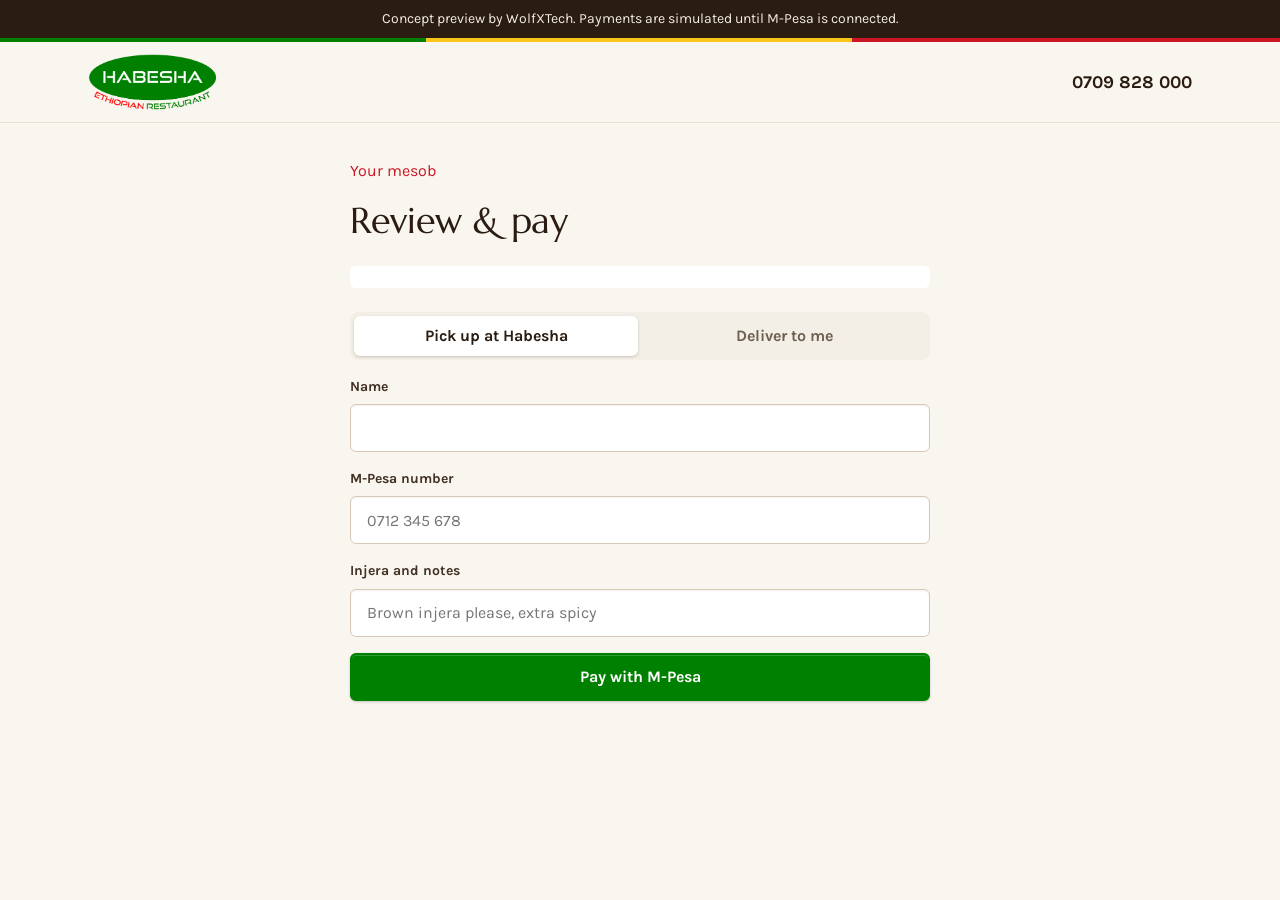
==== commit 6f75ed95: "WolfXTech concept demo: habesha-ethiopian (2026-09-28)" ====
--- a/order.html
+++ b/order.html
@@ -5,7 +5,7 @@
 <title>Your Mesob | Habesha Ethiopian Restaurant</title><meta name="robots" content="noindex"><meta name="theme-color" content="#008000">
 <link rel="icon" href="img/logo.png">
 <link rel="preconnect" href="https://fonts.googleapis.com"><link rel="preconnect" href="https://fonts.gstatic.com" crossorigin>
-<link href="https://fonts.googleapis.com/css2?family=Lora:wght@400;500;600&family=Marcellus&family=Michroma&family=Noto+Serif+Ethiopic:wght@500&display=swap" rel="stylesheet">
+<link href="https://fonts.googleapis.com/css2?family=Karla:wght@400;700&family=Marcellus&family=Noto+Serif+Ethiopic:wght@500&display=swap" rel="stylesheet">
 <link rel="stylesheet" href="habesha.css">
 <style>
   main { max-width: 620px; margin: 0 auto; padding: 36px 20px 64px; }
--- a/habesha.css
+++ b/habesha.css
@@ -1,206 +1,241 @@
 /* Habesha Ethiopian Restaurant: "The shared injera", on their own brand.
-   Ethiopian food arrives on one round injera and everyone eats from it. So the page is round:
-   the hero is an injera with dishes set around it, dishes sit as round plates, and your order
-   builds up as scoops on your own injera. The three coffee rounds (abol, tona, baraka) order the menu.
-   Brand: their 2025 green-oval logo (green, white, Ethiopian red), their September 2025 photo shoot.
-   Scales: 4 8 12 16 24 32 48 64 96 · 13 14 16 18 20 24 30 36 48 56 */
+   Food arrives on one round injera and everyone eats from it, so the page is round:
+   the hero is an injera with dishes around it, dishes sit as round plates, and your order
+   builds up as scoops on your own injera. The three coffee rounds order the menu.
+
+   Systems (refactoring-ui), use nothing off these:
+   type     14 16 18 20 24 30 36 48 px  · weights 400 / 700 (Karla), 400 (Marcellus)
+   spacing  4 8 12 16 24 32 48 64 96 px
+   radius   6px for controls, 50% for plates (the one shape language: round)
+   shadows  sm 0 1px 3px · md 0 4px 6px · lg 0 10px 24px · xl 0 15px 35px (two-part, warm)
+   fonts    Marcellus (headings) + Karla (everything else) + Noto Serif Ethiopic (accents only) */
 :root {
-  --green: hsl(120 100% 25%);          /* the logo green; white on it 5.1:1 */
-  --green-deep: hsl(135 55% 15%);
-  --green-100: hsl(120 40% 93%);
-  --red: hsl(355 80% 44%);             /* ETHIOPIAN in the logo; white on it 5.6:1 */
-  --gold: hsl(46 95% 52%);
-  --injera: hsl(38 42% 94%);
-  --injera-2: hsl(36 32% 86%);
-  --injera-3: hsl(34 30% 74%);
-  --coffee: hsl(24 40% 14%);
-  --muted: hsl(24 14% 36%);            /* on injera 6.8:1 */
-  --wide: 'Michroma', 'Arial Black', sans-serif;
-  --serif: 'Marcellus', Georgia, serif;
-  --text: 'Lora', Georgia, serif;
-  --ui: system-ui, -apple-system, 'Segoe UI', sans-serif;
+  /* brand, from their 2025 logo */
+  --green-500: hsl(120 100% 25%);      /* logo green; white text 5.1:1 */
+  --green-600: hsl(122 100% 21%);
+  --green-900: hsl(135 55% 14%);
+  --green-100: hsl(110 45% 92%);
+  --green-700-text: hsl(122 80% 22%);  /* green text on light: 7.4:1 */
+  --red-500: hsl(355 80% 44%);         /* white text 5.6:1; red text on injera 5.2:1 */
+  --gold-400: hsl(46 95% 54%);
+  /* warm greys (tinted toward the injera), 8 steps */
+  --g-50: hsl(38 45% 96%);             /* page */
+  --g-100: hsl(38 40% 93%);
+  --g-200: hsl(36 32% 87%);            /* hairlines */
+  --g-300: hsl(34 28% 78%);
+  --g-500: hsl(28 14% 52%);
+  --g-600: hsl(26 14% 38%);            /* secondary text: 6.6:1 on page */
+  --g-800: hsl(24 30% 20%);
+  --g-900: hsl(24 40% 12%);            /* primary text */
+  --display: 'Marcellus', Georgia, serif;
+  --text: 'Karla', system-ui, sans-serif;
   --eth: 'Noto Serif Ethiopic', serif;
-  /* injera's "eyes": the tiny holes across its surface */
-  --eyes: radial-gradient(circle at 30% 40%, hsla(30, 30%, 60%, .35) 1.2px, transparent 1.6px) 0 0 / 11px 11px,
-          radial-gradient(circle at 70% 70%, hsla(30, 30%, 60%, .28) 1px, transparent 1.4px) 0 0 / 15px 15px;
+  --sh-sm: 0 1px 3px hsla(24, 40%, 12%, .14), 0 1px 2px hsla(24, 40%, 12%, .08);
+  --sh-md: 0 4px 6px hsla(24, 40%, 12%, .1), 0 2px 4px hsla(24, 40%, 12%, .06);
+  --sh-lg: 0 10px 24px hsla(24, 40%, 12%, .14), 0 3px 6px hsla(24, 40%, 12%, .06);
+  --sh-xl: 0 15px 35px hsla(24, 40%, 12%, .18), 0 5px 15px hsla(24, 40%, 12%, .06);
+  /* injera's "eyes": kept faint so it never fights the text */
+  --eyes: radial-gradient(circle at 30% 40%, hsla(30, 30%, 55%, .16) 1.2px, transparent 1.6px) 0 0 / 12px 12px;
+  /* aliases used by the order and tracking pages */
+  --serif: var(--display); --ui: var(--text); --coffee: var(--g-900); --muted: var(--g-600); --injera: var(--g-50); --injera-2: var(--g-200);
+  --green: var(--green-500); --red: var(--red-500); --gold: var(--gold-400); --r: 6px;
 }
 * { box-sizing: border-box; }
 [hidden] { display: none !important; }
-html { scroll-behavior: smooth; scroll-padding-top: 84px; }
-body { margin: 0; font-family: var(--text); font-size: 1.0625rem; line-height: 1.65; color: var(--coffee); background: var(--injera); }
+html { scroll-behavior: smooth; scroll-padding-top: 88px; }
+body { margin: 0; font-family: var(--text); font-size: 1.125rem; line-height: 1.6; color: var(--g-900); background: var(--g-50); }
 a { color: inherit; }
 button, input, select, textarea { font: inherit; }
 img { max-width: 100%; height: auto; display: block; }
-:focus-visible { outline: 3px solid var(--gold); outline-offset: 2px; }
-h1, h2, h3, h4 { font-family: var(--serif); font-weight: 400; line-height: 1.15; margin: 0; }
+:focus-visible { outline: 3px solid var(--gold-400); outline-offset: 2px; }
+h1, h2, h3, h4 { font-family: var(--display); font-weight: 400; margin: 0; letter-spacing: -.01em; }
 .eth { font-family: var(--eth); }
-.caps { font-family: var(--wide); font-size: .6875rem; letter-spacing: .14em; text-transform: uppercase; }
-.concept { background: var(--coffee); color: hsl(38 42% 88%); font-size: .8125rem; text-align: center; padding: 8px 16px; font-family: var(--ui); }
-.tricolour { height: 6px; background: linear-gradient(90deg, var(--green) 0 33.3%, var(--gold) 33.3% 66.6%, var(--red) 66.6%); }
-.wrap { max-width: 1180px; margin: 0 auto; padding: 0 20px; }
-
-/* header: logo centred between two halves of the nav, like a sign over the door */
-header.top { position: sticky; top: 0; z-index: 30; background: var(--injera); border-bottom: 1px solid var(--injera-2); }
-header.top .wrap { display: grid; grid-template-columns: 1fr auto 1fr; align-items: center; gap: 24px; height: 76px; }
+.concept { background: var(--g-900); color: var(--g-100); font-size: .875rem; text-align: center; padding: 8px 16px; }
+.tricolour { height: 4px; background: linear-gradient(90deg, var(--green-500) 0 33.3%, var(--gold-400) 33.3% 66.6%, var(--red-500) 66.6%); }
+.wrap { max-width: 1152px; margin: 0 auto; padding: 0 24px; }
+/* a quiet kicker line: Amharic word in red, the rest in sentence case (no tracked caps) */
+.kicker, .caps { display: block; font-size: 1rem; color: var(--g-600); margin-bottom: 8px; }
+.kicker .eth { color: var(--red-500); margin-right: 8px; }
+
+/* header: the logo centred like the sign over the door */
+header.top { position: sticky; top: 0; z-index: 30; background: var(--g-50); box-shadow: 0 1px 0 var(--g-200); }
+header.top .wrap { display: grid; grid-template-columns: 1fr auto 1fr; align-items: center; gap: 24px; height: 80px; }
 header.top.slim .wrap { display: flex; justify-content: space-between; }
-header.top nav { display: flex; gap: 22px; font-size: .9375rem; }
+header.top nav { display: flex; gap: 24px; font-size: 1rem; }
 header.top nav.right { justify-content: flex-end; align-items: center; }
-header.top nav a { text-decoration: none; }
-header.top nav a:hover { color: var(--green); }
-.logo img { height: 52px; width: auto; }
-.phone { font-family: var(--ui); font-weight: 700; text-decoration: none; white-space: nowrap; }
-.btn { display: inline-flex; align-items: center; justify-content: center; gap: 8px; padding: 13px 24px; border-radius: 6px; border: 2px solid var(--coffee); background: transparent; color: var(--coffee); font-family: var(--ui); font-weight: 700; font-size: .9375rem; text-decoration: none; cursor: pointer; }
-.btn-green { background: var(--green); border-color: var(--green); color: #fff; }
-.btn-green:hover { background: hsl(120 100% 21%); border-color: hsl(120 100% 21%); }
-.btn-red { background: var(--red); border-color: var(--red); color: #fff; }
-
-/* hero: the injera, with dishes set around it */
-.hero { text-align: center; padding: 48px 0 72px; background: var(--eyes), var(--injera); }
-.hero .eth { color: var(--red); font-size: 1.25rem; }
-.hero h1 { font-size: 3.25rem; max-width: 16em; margin: 8px auto 0; }
-.table { position: relative; width: min(560px, 92vw); aspect-ratio: 1; margin: 36px auto 28px; }
-.table .injera { position: absolute; inset: 12%; border-radius: 50%; overflow: hidden; box-shadow: 0 0 0 10px hsl(34 45% 80%), 0 0 0 12px var(--injera-3), 0 40px 70px -30px hsla(24, 40%, 14%, .55); }
+header.top nav a { text-decoration: none; color: var(--g-600); }
+header.top nav a:hover { color: var(--g-900); }
+header.top nav a.btn-green, header.top nav a.btn-green:hover { color: #fff; }
+.logo img { height: 56px; width: auto; }
+.phone { font-weight: 700; text-decoration: none; white-space: nowrap; color: var(--g-900) !important; }
+
+/* buttons: one solid primary per view, outline secondary */
+.btn { display: inline-flex; align-items: center; justify-content: center; gap: 8px; height: 48px; padding: 0 24px; border-radius: 6px; border: 2px solid var(--g-300); background: #fff; color: var(--g-900); font-weight: 700; font-size: 1rem; text-decoration: none; cursor: pointer; box-shadow: var(--sh-sm); transition: box-shadow .15s, transform .15s; }
+.btn:hover { box-shadow: var(--sh-md); }
+.btn:active { transform: translateY(1px); box-shadow: none; }
+.btn-green { background: var(--green-500); border-color: var(--green-500); color: #fff; box-shadow: inset 0 1px 0 hsla(0, 0%, 100%, .2), var(--sh-sm); }
+.btn-green:hover { background: var(--green-600); border-color: var(--green-600); }
+.btn-red { background: var(--red-500); border-color: var(--red-500); color: #fff; }
+.btn-sm { height: 40px; padding: 0 16px; }
+
+/* hero: words and actions first, then the injera */
+.hero { text-align: center; padding: 48px 0 64px; background: var(--eyes), var(--g-50); }
+.hero .eth { color: var(--red-500); font-size: 1.125rem; }
+.hero h1 { font-size: 3rem; line-height: 1.15; max-width: 14em; margin: 8px auto 16px; }
+.hero .lede { max-width: 32em; margin: 0 auto 24px; color: var(--g-600); font-size: 1.25rem; line-height: 1.5; }
+.ctas { display: flex; gap: 12px; justify-content: center; flex-wrap: wrap; }
+.credit { margin: 16px 0 0; font-size: 1rem; color: var(--g-600); }
+.credit b { color: var(--g-900); }
+.status b { color: var(--green-700-text); } .status.shut b { color: var(--red-500); }
+.table { position: relative; width: min(480px, 88vw); aspect-ratio: 1; margin: 48px auto 0; }
+.table .injera { position: absolute; inset: 12%; border-radius: 50%; overflow: hidden; box-shadow: 0 0 0 8px hsl(34 40% 84%), var(--sh-xl); }
 .table .injera img { width: 100%; height: 100%; object-fit: cover; }
-.plate { position: absolute; width: 23%; aspect-ratio: 1; border-radius: 50%; overflow: hidden; border: 5px solid #fff; box-shadow: 0 14px 28px -12px hsla(24, 40%, 14%, .55); }
+.plate { position: absolute; width: 24%; aspect-ratio: 1; border-radius: 50%; overflow: hidden; box-shadow: 0 0 0 4px #fff, var(--sh-lg); }
 .plate img { width: 100%; height: 100%; object-fit: cover; }
-.plate:nth-of-type(2) { top: 0; left: 4%; } .plate:nth-of-type(3) { top: 2%; right: 2%; }
-.plate:nth-of-type(4) { bottom: 4%; left: 0; } .plate:nth-of-type(5) { bottom: 0; right: 6%; }
-.award { position: absolute; left: 50%; bottom: -6px; transform: translateX(-50%); background: var(--gold); color: var(--coffee); font-family: var(--ui); font-weight: 800; font-size: .8125rem; padding: 8px 18px; border-radius: 4px; white-space: nowrap; box-shadow: 0 8px 18px -8px hsla(24, 40%, 14%, .5); }
-.hero .lede { max-width: 36em; margin: 0 auto 24px; color: var(--muted); font-size: 1.1875rem; }
-.ctas { display: flex; gap: 12px; justify-content: center; flex-wrap: wrap; }
-.credit { margin: 22px auto 0; font-family: var(--ui); font-size: .9375rem; color: var(--muted); }
-.credit b { color: var(--coffee); }
-.status b { color: var(--green); } .status.shut b { color: var(--red); }
-
-/* the three rounds */
-section { padding: 88px 0; }
-.rounds-intro { text-align: center; max-width: 720px; margin: 0 auto; }
-.rounds-intro h2 { font-size: 2.5rem; margin: 8px 0 12px; }
-.rounds-intro p { color: var(--muted); margin: 0; }
-.cup svg { width: 60px; height: 75px; overflow: visible; }
+.plate:nth-of-type(2) { top: 2%; left: 4%; } .plate:nth-of-type(3) { top: 4%; right: 2%; }
+.plate:nth-of-type(4) { bottom: 6%; left: 0; } .plate:nth-of-type(5) { bottom: 2%; right: 6%; }
+.award { position: absolute; left: 50%; bottom: -8px; transform: translateX(-50%); display: inline-flex; gap: 8px; align-items: center; background: var(--gold-400); color: var(--g-900); font-weight: 700; font-size: .875rem; padding: 8px 16px; border-radius: 6px; white-space: nowrap; box-shadow: var(--sh-md); }
+
+/* the menu: rounds on the left, your injera on the right */
+section { padding: 96px 0; }
+.menu-head { text-align: center; max-width: 36em; margin: 0 auto 16px; }
+.menu-head h2 { font-size: 2.25rem; line-height: 1.2; margin-bottom: 12px; }
+.menu-head p { color: var(--g-600); margin: 0; }
+.filters { display: inline-flex; gap: 4px; margin-top: 24px; padding: 4px; background: var(--g-100); border-radius: 8px; }
+.filters button { border: 0; background: transparent; border-radius: 6px; padding: 8px 16px; cursor: pointer; font-weight: 700; font-size: .875rem; color: var(--g-600); }
+.filters button[aria-pressed="true"] { background: #fff; color: var(--g-900); box-shadow: var(--sh-sm); }
+.eat { display: grid; grid-template-columns: minmax(0, 1fr) 320px; gap: 64px; align-items: start; }
+.round { padding-top: 64px; }
+.round-head { display: grid; grid-template-columns: 48px 1fr; gap: 16px; align-items: start; margin-bottom: 16px; }
+.round-head h2 { font-size: 1.875rem; line-height: 1.2; }
+.round-head p { margin: 4px 0 0; color: var(--g-600); max-width: 32em; }
+.round-head .kicker { margin-bottom: 4px; }
+.cup svg { width: 48px; height: 60px; overflow: visible; margin-top: 4px; }
 .cup .steam path { stroke-dasharray: 60; stroke-dashoffset: 60; opacity: 0; transition: stroke-dashoffset 1.6s ease, opacity 1.2s ease; }
-.round.in .cup .steam path { stroke-dashoffset: 0; opacity: .75; }
+.round.in .cup .steam path { stroke-dashoffset: 0; opacity: .7; }
 .round.in .cup .steam path:nth-child(2) { transition-delay: .25s; } .round.in .cup .steam path:nth-child(3) { transition-delay: .5s; }
-
-/* menu and your injera side by side */
-.eat { display: grid; grid-template-columns: 1fr 330px; gap: 48px; align-items: start; }
-.round { padding: 56px 0 8px; }
-.round-head { display: grid; grid-template-columns: auto 1fr; gap: 20px; align-items: center; margin-bottom: 20px; }
-.round-head .n { font-family: var(--wide); font-size: .6875rem; letter-spacing: .14em; color: var(--red); text-transform: uppercase; }
-.round-head h2 { font-size: 2.25rem; margin-top: 4px; }
-.round-head p { margin: 6px 0 0; color: var(--muted); }
-.filters { display: flex; gap: 8px; justify-content: center; margin-top: 24px; }
-.filters button { border: 2px solid var(--injera-2); background: #fff; border-radius: 6px; padding: 7px 14px; cursor: pointer; font-family: var(--ui); font-weight: 700; font-size: .8125rem; color: var(--muted); }
-.filters button[aria-pressed="true"] { border-color: var(--green); color: var(--green); }
-/* each dish is a round plate beside its name, not a card */
-.plates { display: grid; gap: 4px; }
-.dish { display: grid; grid-template-columns: 96px 1fr auto; gap: 18px; align-items: center; padding: 14px 0; border-bottom: 1px dashed var(--injera-3); }
-.dish .ph { width: 96px; height: 96px; border-radius: 50%; overflow: hidden; border: 4px solid #fff; box-shadow: 0 8px 18px -10px hsla(24, 40%, 14%, .5); background: var(--injera-2); }
+/* each dish: plate, words, price, add, all on one line */
+.dish { display: grid; grid-template-columns: 80px minmax(0, 1fr) auto 40px; gap: 16px; align-items: center; padding: 16px 0; }
+.dish + .dish { box-shadow: 0 -1px 0 var(--g-200); }
+.dish .ph { width: 80px; height: 80px; border-radius: 50%; overflow: hidden; box-shadow: 0 0 0 3px #fff, var(--sh-md); background: var(--g-200); }
 .dish .ph img { width: 100%; height: 100%; object-fit: cover; }
-.dish h3 { font-size: 1.3125rem; }
-.dish p { margin: 2px 0 0; font-size: .9375rem; color: var(--muted); }
-.dish .end { display: grid; justify-items: end; gap: 6px; }
-.price { font-family: var(--ui); font-weight: 800; white-space: nowrap; }
-.tag { display: inline-block; font-family: var(--ui); font-size: .6875rem; font-weight: 800; letter-spacing: .04em; text-transform: uppercase; color: var(--green); background: var(--green-100); border-radius: 4px; padding: 2px 8px; vertical-align: 3px; margin-left: 6px; }
-.tag.tbc { color: var(--red); background: hsl(355 80% 95%); }
-.tag.v { color: hsl(120 60% 22%); background: hsl(80 60% 88%); }
-.scoop { width: 40px; height: 40px; border-radius: 50%; border: 2px solid var(--green); background: #fff; color: var(--green); font-family: var(--ui); font-weight: 800; font-size: 1.25rem; line-height: 1; cursor: pointer; }
-.scoop:hover { background: var(--green); color: #fff; }
-.scoop.did { background: var(--green); color: #fff; }
+.dish h3 { font-family: var(--text); font-weight: 700; font-size: 1.125rem; line-height: 1.3; }
+.dish p { margin: 4px 0 0; font-size: 1rem; line-height: 1.5; color: var(--g-600); }
+.dish .fast { display: inline-block; margin-left: 8px; font-family: var(--text); font-size: .875rem; font-weight: 700; color: var(--green-700-text); }
+.dish .fast::before { content: ""; display: inline-block; width: 8px; height: 8px; border-radius: 50%; background: var(--green-500); margin-right: 6px; vertical-align: 1px; }
+.dish .pr { text-align: right; white-space: nowrap; }
+.price { font-weight: 700; font-size: 1.125rem; font-variant-numeric: tabular-nums; }
+.dish .tbc { display: block; font-size: .875rem; color: var(--g-500); }
+.dish .note { display: inline-block; margin-left: 8px; font-size: .875rem; font-weight: 700; color: var(--red-500); }
+.scoop { width: 40px; height: 40px; border-radius: 50%; border: 0; background: var(--green-100); color: var(--green-700-text); font-weight: 700; font-size: 1.5rem; line-height: 1; cursor: pointer; transition: background .15s, color .15s; }
+.scoop:hover, .scoop.did { background: var(--green-500); color: #fff; }
 
 /* your injera: the order, as scoops on a round injera */
-.yours { position: sticky; top: 96px; background: #fff; border-radius: 20px; padding: 22px; text-align: center; box-shadow: 0 20px 44px -26px hsla(24, 40%, 14%, .45); }
-.yours h3 { font-size: 1.375rem; }
-.yours .sub { font-family: var(--ui); font-size: .8125rem; color: var(--muted); margin: 2px 0 14px; }
-.round-injera { position: relative; width: 230px; aspect-ratio: 1; margin: 0 auto 14px; border-radius: 50%; background: var(--eyes), hsl(34 45% 82%); box-shadow: inset 0 0 0 6px hsl(34 40% 76%); }
-.round-injera .bit { position: absolute; width: 58px; height: 58px; margin: -29px 0 0 -29px; border-radius: 50%; overflow: hidden; border: 3px solid hsl(34 45% 82%); animation: land .35s ease-out; }
+.yours { position: sticky; top: 104px; margin-top: 64px; background: #fff; border-radius: 12px; padding: 24px; text-align: center; box-shadow: var(--sh-lg); }
+.yours h3 { font-size: 1.5rem; }
+.yours .sub { font-size: 1rem; color: var(--g-600); margin: 4px 0 16px; }
+.round-injera { position: relative; width: 208px; aspect-ratio: 1; margin: 0 auto 16px; border-radius: 50%; background: var(--eyes), hsl(34 45% 84%); box-shadow: inset 0 0 0 6px hsl(34 40% 78%), inset 0 4px 10px hsla(24, 40%, 12%, .15); }
+.round-injera .bit { position: absolute; width: 56px; height: 56px; margin: -28px 0 0 -28px; border-radius: 50%; overflow: hidden; box-shadow: 0 0 0 3px hsl(34 45% 84%), var(--sh-sm); animation: land .35s ease-out; }
 .round-injera .bit img { width: 100%; height: 100%; object-fit: cover; }
-.round-injera .count { position: absolute; left: 50%; top: 50%; transform: translate(-50%, -50%); font-family: var(--serif); font-size: .9375rem; color: var(--muted); }
+.round-injera .count { position: absolute; inset: 24%; display: grid; place-items: center; font-size: .875rem; line-height: 1.4; color: var(--g-600); }
 @keyframes land { from { transform: scale(.4); opacity: 0; } }
-.yours ul { list-style: none; padding: 0; margin: 0 0 12px; text-align: left; font-family: var(--ui); font-size: .875rem; max-height: 180px; overflow: auto; }
-.yours li { display: flex; justify-content: space-between; gap: 8px; padding: 5px 0; border-bottom: 1px solid var(--injera-2); }
-.yours .total { font-family: var(--ui); font-weight: 800; font-size: 1.125rem; margin-bottom: 12px; }
-#closeYours { display: none; }
-.yours .empty { font-family: var(--ui); font-size: .875rem; color: var(--muted); }
-/* on phones: a round injera button that opens your injera from the bottom */
-.injera-btn { display: none; position: fixed; right: 16px; bottom: 16px; z-index: 40; width: 68px; height: 68px; border-radius: 50%; border: 0; background: var(--eyes), hsl(34 45% 78%); box-shadow: 0 12px 26px -8px hsla(24, 40%, 14%, .55), inset 0 0 0 4px hsl(34 40% 70%); cursor: pointer; }
-.injera-btn b { position: absolute; top: -4px; right: -4px; min-width: 26px; height: 26px; padding: 0 6px; border-radius: 13px; background: var(--red); color: #fff; font-family: var(--ui); font-size: .8125rem; display: grid; place-items: center; }
-.injera-btn span { font-family: var(--serif); font-size: .75rem; }
+.yours ul { list-style: none; padding: 0; margin: 0 0 12px; text-align: left; font-size: 1rem; max-height: 192px; overflow: auto; }
+.yours li { display: flex; justify-content: space-between; gap: 8px; padding: 8px 0; }
+.yours li + li { box-shadow: 0 -1px 0 var(--g-200); }
+.yours li span:last-child { font-variant-numeric: tabular-nums; }
+.yours .total { display: flex; justify-content: space-between; font-weight: 700; font-size: 1.25rem; padding: 12px 0 16px; box-shadow: 0 -2px 0 var(--g-900); }
+.yours .btn { width: 100%; }
+#closeYours { display: none; margin-top: 8px; box-shadow: none; }
+.injera-btn { display: none; position: fixed; right: 16px; bottom: 16px; z-index: 40; width: 64px; height: 64px; border-radius: 50%; border: 0; background: var(--eyes), hsl(34 45% 80%); box-shadow: inset 0 0 0 4px hsl(34 40% 72%), var(--sh-xl); cursor: pointer; }
+.injera-btn b { position: absolute; top: -4px; right: -4px; min-width: 24px; height: 24px; padding: 0 8px; border-radius: 12px; background: var(--red-500); color: #fff; font-size: .875rem; display: grid; place-items: center; }
+.injera-btn span { font-family: var(--display); font-size: .875rem; line-height: 1.1; color: var(--g-900); }
 
 /* how to eat it */
-.guide { display: grid; grid-template-columns: 1fr 1fr; gap: 28px; align-items: center; margin: 8px 0 20px; background: #fff; border-radius: 20px; padding: 20px; }
-.guide .pics { display: grid; grid-template-columns: 1fr 1fr; gap: 10px; }
-.guide .pics img { border-radius: 50%; aspect-ratio: 1; object-fit: cover; width: 100%; }
-.guide ol { list-style: none; padding: 0; margin: 0; display: grid; gap: 12px; counter-reset: s; }
-.guide li { counter-increment: s; display: grid; grid-template-columns: 32px 1fr; gap: 12px; }
-.guide li::before { content: counter(s); display: grid; place-items: center; width: 32px; height: 32px; border-radius: 50%; background: var(--gold); font-family: var(--serif); }
-.guide li b { display: block; font-family: var(--serif); font-weight: 400; font-size: 1.125rem; }
-.guide li span { color: var(--muted); font-size: .9375rem; }
-
-/* coffee ceremony: a band across the page, the pour and the set */
-.ceremony { display: grid; grid-template-columns: 1fr 1.1fr 1fr; gap: 0; background: var(--coffee); color: hsl(38 42% 90%); border-radius: 20px; overflow: hidden; margin: 8px 0 20px; }
-.ceremony img { width: 100%; height: 100%; object-fit: cover; min-height: 280px; }
-.ceremony .tx { padding: 28px; }
-.ceremony dl { display: grid; gap: 10px; margin: 16px 0 0; }
-.ceremony dt { font-family: var(--serif); font-size: 1.1875rem; color: #fff; }
-.ceremony dt .eth { color: var(--gold); font-size: .9375rem; margin-left: 8px; }
-.ceremony dd { margin: 0; font-size: .9375rem; }
-
-/* garden & events: photos, then an invitation card */
-.garden { background: var(--green-deep); color: #fff; }
-.garden .head { text-align: center; max-width: 720px; margin: 0 auto 32px; }
-.garden h2 { font-size: 2.5rem; margin: 6px 0 12px; }
-.garden .head p { color: hsl(120 18% 84%); margin: 0; }
-.strip { display: grid; grid-template-columns: 1.4fr 1fr 1fr; gap: 10px; margin-bottom: 40px; }
-.strip img { border-radius: 12px; width: 100%; height: 260px; object-fit: cover; }
-.invite { max-width: 640px; margin: 0 auto; background: var(--injera); color: var(--coffee); border-radius: 6px; padding: 32px; outline: 2px solid var(--gold); outline-offset: -12px; }
-.invite h3 { text-align: center; font-size: 1.75rem; }
-.invite .eth { display: block; text-align: center; color: var(--red); margin-bottom: 4px; }
-.invite .sub { text-align: center; font-family: var(--ui); font-size: .875rem; color: var(--muted); margin: 4px 0 18px; }
-.seg { display: grid; grid-template-columns: 1fr 1fr; gap: 8px; margin-bottom: 14px; }
-.seg button { padding: 10px; border: 2px solid var(--injera-2); border-radius: 6px; background: #fff; cursor: pointer; font-family: var(--ui); font-weight: 700; font-size: .875rem; }
-.seg button[aria-pressed="true"] { border-color: var(--green); color: var(--green); }
-.row2 { display: grid; grid-template-columns: 1fr 1fr; gap: 12px; }
-.field { display: grid; gap: 4px; margin-bottom: 12px; font-family: var(--ui); font-weight: 700; font-size: .8125rem; }
-.field input, .field select, .field textarea { font-weight: 500; font-size: .9375rem; color: var(--coffee); padding: 11px 14px; border: 2px solid var(--injera-2); border-radius: 6px; background: #fff; width: 100%; }
-.field input:focus, .field select:focus, .field textarea:focus { outline: 0; border-color: var(--green); }
-.check { display: flex; gap: 10px; align-items: center; margin-bottom: 14px; font-family: var(--ui); font-size: .875rem; }
-.err { background: hsl(355 80% 95%); color: var(--red); padding: 12px 16px; border-radius: 6px; font-weight: 700; font-family: var(--ui); }
-.quote { max-width: 640px; margin: 32px auto 0; text-align: center; font-style: italic; color: #fff; font-size: 1.1875rem; }
-.quote cite { display: block; font-style: normal; font-family: var(--ui); font-size: .8125rem; color: hsl(120 18% 76%); margin-top: 6px; }
+.guide { display: grid; grid-template-columns: 240px 1fr; gap: 32px; align-items: center; margin: 8px 0 24px; padding: 24px; background: #fff; border-radius: 12px; box-shadow: var(--sh-sm); }
+.guide .pics { position: relative; height: 200px; }
+.guide .pics img { position: absolute; width: 160px; height: 160px; border-radius: 50%; object-fit: cover; box-shadow: 0 0 0 4px #fff, var(--sh-md); }
+.guide .pics img:first-child { left: 0; top: 0; } .guide .pics img:last-child { right: 0; bottom: 0; }
+.guide ol { list-style: none; padding: 0; margin: 0; display: grid; gap: 16px; counter-reset: s; }
+.guide li { counter-increment: s; display: grid; grid-template-columns: 32px 1fr; gap: 12px; align-items: start; }
+.guide li::before { content: counter(s); display: grid; place-items: center; width: 32px; height: 32px; border-radius: 50%; background: var(--gold-400); font-weight: 700; font-size: 1rem; }
+.guide li b { display: block; font-size: 1.125rem; }
+.guide li span span { color: var(--g-600); font-size: 1rem; }
+
+/* coffee ceremony: one photo, one comfortable column of words */
+.ceremony { display: grid; grid-template-columns: 1fr 1fr; background: var(--g-900); color: var(--g-100); border-radius: 12px; overflow: hidden; margin: 8px 0 24px; box-shadow: var(--sh-lg); }
+.ceremony img { width: 100%; height: 100%; object-fit: cover; min-height: 320px; }
+.ceremony .tx { padding: 32px; font-size: 1rem; line-height: 1.6; }
+.ceremony dl { display: grid; gap: 12px; margin: 24px 0 0; }
+.ceremony dt { font-family: var(--display); font-size: 1.25rem; color: #fff; }
+.ceremony dt .eth { color: var(--gold-400); font-size: 1rem; margin-left: 8px; }
+.ceremony dd { margin: 0; color: hsl(34 30% 78%); }
+
+/* garden & events */
+.garden { background: var(--green-900); color: #fff; }
+.garden .head { text-align: center; max-width: 36em; margin: 0 auto 48px; }
+.garden .kicker { color: hsl(110 25% 78%); }
+.garden .kicker .eth { color: var(--gold-400); }
+.garden h2 { font-size: 2.25rem; line-height: 1.2; margin-bottom: 12px; }
+.garden .head p { color: hsl(110 25% 84%); margin: 0; }
+.strip { display: grid; grid-template-columns: 1.5fr 1fr 1fr; gap: 12px; margin-bottom: 48px; }
+.strip img { border-radius: 12px; width: 100%; height: 280px; object-fit: cover; }
+.invite { max-width: 576px; margin: 0 auto; background: var(--g-50); color: var(--g-900); border-radius: 12px; padding: 32px; box-shadow: var(--sh-xl); border-top: 6px solid var(--gold-400); }
+.invite h3 { text-align: center; font-size: 1.875rem; }
+.invite .eth { display: block; text-align: center; color: var(--red-500); margin-bottom: 4px; }
+.invite .sub { text-align: center; font-size: 1rem; color: var(--g-600); margin: 8px 0 24px; }
+.seg { display: grid; grid-template-columns: 1fr 1fr; gap: 4px; margin-bottom: 24px; padding: 4px; background: var(--g-100); border-radius: 8px; }
+.seg button { height: 40px; border: 0; border-radius: 6px; background: transparent; cursor: pointer; font-weight: 700; font-size: 1rem; color: var(--g-600); }
+.seg button[aria-pressed="true"] { background: #fff; color: var(--g-900); box-shadow: var(--sh-sm); }
+.row2 { display: grid; grid-template-columns: 1fr 1fr; gap: 16px; }
+.field { display: grid; gap: 6px; margin-bottom: 16px; font-weight: 700; font-size: .875rem; color: var(--g-800); }
+.field input, .field select, .field textarea { font-weight: 400; font-size: 1rem; color: var(--g-900); height: 48px; padding: 0 16px; border: 1px solid var(--g-300); border-radius: 6px; background: #fff; width: 100%; box-shadow: inset 0 1px 2px hsla(24, 40%, 12%, .06); }
+.field textarea { height: auto; padding: 12px 16px; }
+.field input:focus, .field select:focus, .field textarea:focus { outline: 0; border-color: var(--green-500); box-shadow: 0 0 0 3px var(--green-100); }
+.check { display: flex; gap: 12px; align-items: center; margin-bottom: 24px; font-size: 1rem; }
+.check input { width: 20px; height: 20px; accent-color: var(--green-500); }
+.err { background: hsl(355 80% 95%); color: hsl(355 75% 34%); padding: 12px 16px; border-radius: 6px; font-weight: 700; font-size: 1rem; }
+.quote { max-width: 36em; margin: 48px auto 0; text-align: center; font-family: var(--display); color: #fff; font-size: 1.5rem; line-height: 1.4; }
+.quote::before { content: "“"; display: block; font-size: 3rem; line-height: .6; color: var(--gold-400); margin-bottom: 8px; }
+.quote cite { display: block; font-style: normal; font-family: var(--text); font-size: 1rem; color: hsl(110 25% 78%); margin-top: 12px; }
 
 /* visit */
-.visit { display: grid; grid-template-columns: 1fr 1fr; gap: 40px; align-items: center; }
-.visit img { border-radius: 50%; aspect-ratio: 1; object-fit: cover; max-width: 420px; justify-self: center; box-shadow: 0 0 0 10px #fff, 0 30px 60px -30px hsla(24, 40%, 14%, .5); }
-.visit h2 { font-size: 2.5rem; margin-top: 6px; }
-.visit dl { display: grid; grid-template-columns: auto 1fr; gap: 10px 20px; margin: 18px 0 24px; }
-.visit dt { font-family: var(--serif); font-size: 1.125rem; }
-.visit dd { margin: 0; color: var(--muted); }
-
-footer { background: var(--green); color: #fff; padding: 36px 0 110px; font-family: var(--ui); font-size: .875rem; text-align: center; }
-footer img { height: 60px; width: auto; margin: 0 auto 12px; }
+.visit { display: grid; grid-template-columns: 1fr 1fr; gap: 64px; align-items: center; }
+.visit img { border-radius: 50%; aspect-ratio: 1; object-fit: cover; width: 100%; max-width: 400px; justify-self: center; box-shadow: 0 0 0 8px #fff, var(--sh-xl); }
+.visit h2 { font-size: 2.25rem; line-height: 1.2; }
+.visit dl { display: grid; gap: 16px; margin: 24px 0 32px; }
+.visit dt { font-size: .875rem; color: var(--g-600); }
+.visit dd { margin: 0; font-size: 1.125rem; font-weight: 700; }
+
+footer { background: var(--green-500); color: #fff; padding: 48px 0 112px; font-size: 1rem; text-align: center; }
+footer img { height: 64px; width: auto; margin: 0 auto 16px; }
 
 @media (max-width: 980px) {
   header.top .wrap { grid-template-columns: auto 1fr; }
   header.top nav.left { display: none; }
   header.top nav.right a:not(.btn) { display: none; }
-  .logo { order: -1; }
   .eat { grid-template-columns: 1fr; }
-  .yours { position: fixed; left: 0; right: 0; bottom: 0; top: auto; z-index: 45; border-radius: 20px 20px 0 0; max-height: 85vh; overflow: auto; transform: translateY(105%); transition: transform .3s; box-shadow: 0 -20px 40px -20px hsla(24, 40%, 14%, .5); }
+  .yours { position: fixed; left: 0; right: 0; bottom: 0; top: auto; margin: 0; z-index: 45; border-radius: 16px 16px 0 0; max-height: 85vh; overflow: auto; transform: translateY(105%); transition: transform .3s; }
   .yours.open { transform: none; }
   #closeYours { display: inline-flex; }
   .injera-btn { display: block; }
-  .hero h1 { font-size: 2.375rem; }
-  .ceremony { grid-template-columns: 1fr 1fr; } .ceremony .tx { grid-column: 1 / -1; order: -1; }
-  .guide, .visit { grid-template-columns: 1fr; }
+  .ceremony, .visit { grid-template-columns: 1fr; }
+  .ceremony img { min-height: 240px; max-height: 320px; }
   .strip { grid-template-columns: 1fr 1fr; } .strip img:first-child { grid-column: 1 / -1; }
 }
-@media (max-width: 560px) {
-  .dish { grid-template-columns: 72px 1fr; } .dish .ph { width: 72px; height: 72px; }
-  .dish .end { grid-column: 2; grid-template-columns: auto auto; justify-content: space-between; align-items: center; }
-  .rounds-intro h2, .round-head h2, .garden h2, .visit h2 { font-size: 1.875rem; }
-  .row2, .seg { grid-template-columns: 1fr; }
-  .invite { padding: 26px 20px; }
-  .strip img { height: 180px; }
+@media (max-width: 600px) {
+  body { font-size: 1rem; }
+  .hero { padding-top: 32px; }
+  .hero h1 { font-size: 2.25rem; }
+  .hero .lede { font-size: 1.125rem; }
+  .menu-head h2, .garden h2, .visit h2 { font-size: 1.875rem; }
+  .round-head h2 { font-size: 1.5rem; }
+  .guide { grid-template-columns: 1fr; } .guide .pics { height: 160px; max-width: 260px; margin: 0 auto; } .guide .pics img { width: 128px; height: 128px; }
+  .dish { grid-template-columns: 64px minmax(0, 1fr) 40px; gap: 12px; }
+  .dish .ph { width: 64px; height: 64px; }
+  .dish .pr { grid-column: 2; grid-row: 2; text-align: left; }
+  .dish .scoop { grid-column: 3; grid-row: 1 / span 2; }
+  .row2 { grid-template-columns: 1fr; }
+  .invite { padding: 24px 16px; }
+  .strip img { height: 176px; }
 }
-@media (prefers-reduced-motion: reduce) { * { transition: none !important; animation: none !important; } html { scroll-behavior: auto; } .cup .steam path { stroke-dashoffset: 0; opacity: .75; } }
+@media (prefers-reduced-motion: reduce) { * { transition: none !important; animation: none !important; } html { scroll-behavior: auto; } .cup .steam path { stroke-dashoffset: 0; opacity: .7; } }
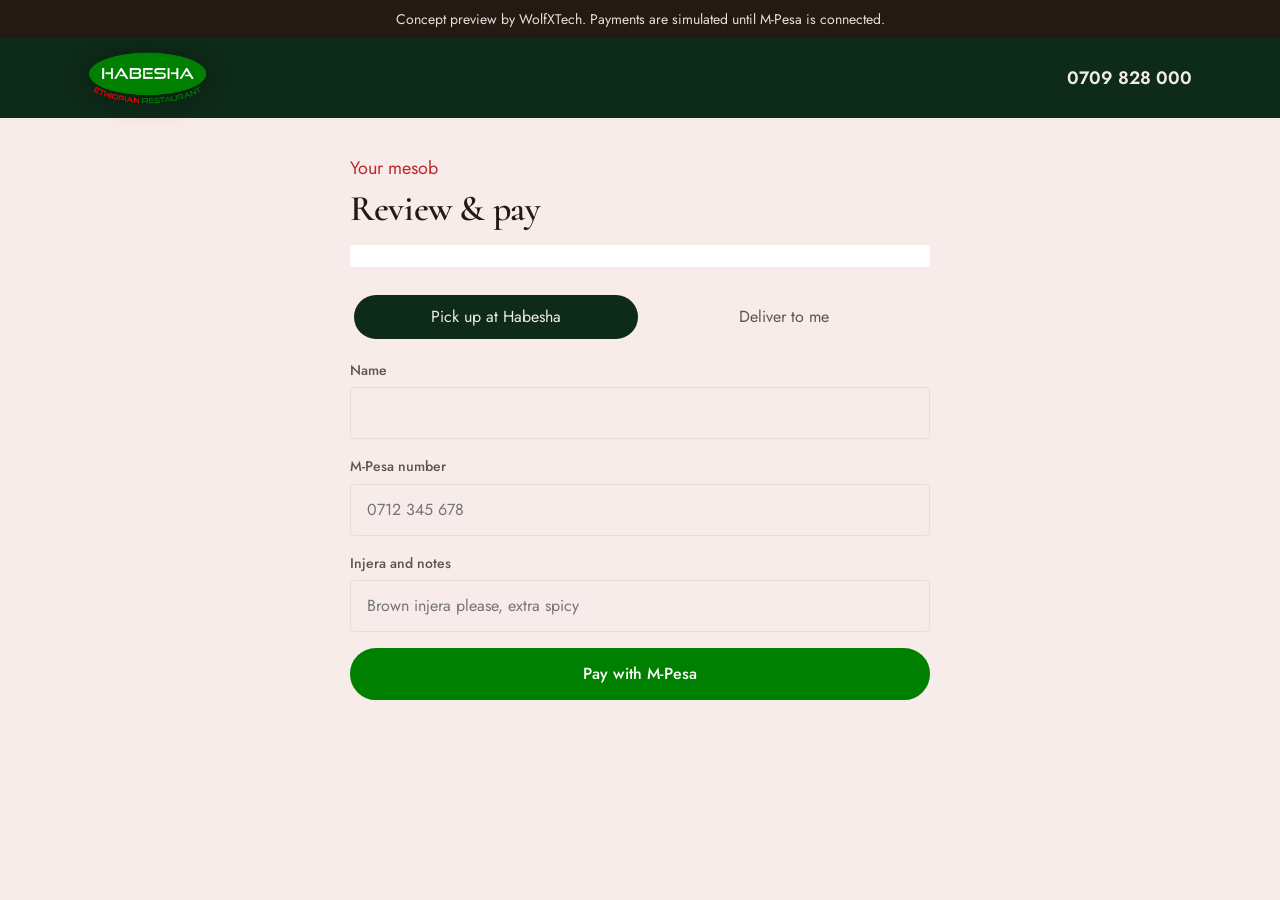
==== commit 001647ef: "WolfXTech concept demo: habesha-ethiopian (2026-09-28)" ====
--- a/order.html
+++ b/order.html
@@ -5,8 +5,8 @@
 <title>Your Mesob | Habesha Ethiopian Restaurant</title><meta name="robots" content="noindex"><meta name="theme-color" content="#008000">
 <link rel="icon" href="img/logo.png">
 <link rel="preconnect" href="https://fonts.googleapis.com"><link rel="preconnect" href="https://fonts.gstatic.com" crossorigin>
-<link href="https://fonts.googleapis.com/css2?family=Karla:wght@400;700&family=Marcellus&family=Noto+Serif+Ethiopic:wght@500&display=swap" rel="stylesheet">
-<link rel="stylesheet" href="habesha.css">
+<link href="https://fonts.googleapis.com/css2?family=Cormorant:wght@600&family=Jost:wght@400;500;600&family=Noto+Serif+Ethiopic:wght@500&display=swap" rel="stylesheet">
+<link rel="stylesheet" href="habesha.css?v=4">
 <style>
   main { max-width: 620px; margin: 0 auto; padding: 36px 20px 64px; }
   .box { background: #fff; border-radius: var(--r); padding: 6px 20px 16px; }
--- a/habesha.css
+++ b/habesha.css
@@ -1,241 +1,225 @@
-/* Habesha Ethiopian Restaurant: "The shared injera", on their own brand.
-   Food arrives on one round injera and everyone eats from it, so the page is round:
-   the hero is an injera with dishes around it, dishes sit as round plates, and your order
-   builds up as scoops on your own injera. The three coffee rounds order the menu.
-
-   Systems (refactoring-ui), use nothing off these:
-   type     14 16 18 20 24 30 36 48 px  · weights 400 / 700 (Karla), 400 (Marcellus)
-   spacing  4 8 12 16 24 32 48 64 96 px
-   radius   6px for controls, 50% for plates (the one shape language: round)
-   shadows  sm 0 1px 3px · md 0 4px 6px · lg 0 10px 24px · xl 0 15px 35px (two-part, warm)
-   fonts    Marcellus (headings) + Karla (everything else) + Noto Serif Ethiopic (accents only) */
+/* Habesha Ethiopian Restaurant, v4: "The evening ceremony".
+   Archetype: ceremony / slow scroll (one idea per screen, centred, photography carries it).
+   The one bold move: the hero headline sits in a big green oval, the shape of their own logo,
+   over their own coffee-ceremony photograph. Everything else is quiet.
+
+   Palette, from their site and logo: forest night #0E2A1B (their site's dark-green section, lifted),
+   rose linen #F6EEEB (their light section), coffee ink #221712, logo green #008000,
+   brass #C9A227 (the ceremony), berbere red #C0262D (Amharic accents only).
+
+   Systems (refactoring-ui):
+   type     14 16 18 20 24 30 36 48 60 px · Cormorant 600 display, Jost 400/500/600 text
+   spacing  4 8 12 16 24 32 48 64 96 128 px
+   radius   4px photos, 999px buttons, 50% the oval and the injera (round is the brand shape)
+   shadows  md 0 4px 6px · lg 0 10px 24px · xl 0 15px 35px, two-part */
 :root {
-  /* brand, from their 2025 logo */
-  --green-500: hsl(120 100% 25%);      /* logo green; white text 5.1:1 */
-  --green-600: hsl(122 100% 21%);
-  --green-900: hsl(135 55% 14%);
-  --green-100: hsl(110 45% 92%);
-  --green-700-text: hsl(122 80% 22%);  /* green text on light: 7.4:1 */
-  --red-500: hsl(355 80% 44%);         /* white text 5.6:1; red text on injera 5.2:1 */
-  --gold-400: hsl(46 95% 54%);
-  /* warm greys (tinted toward the injera), 8 steps */
-  --g-50: hsl(38 45% 96%);             /* page */
-  --g-100: hsl(38 40% 93%);
-  --g-200: hsl(36 32% 87%);            /* hairlines */
-  --g-300: hsl(34 28% 78%);
-  --g-500: hsl(28 14% 52%);
-  --g-600: hsl(26 14% 38%);            /* secondary text: 6.6:1 on page */
-  --g-800: hsl(24 30% 20%);
-  --g-900: hsl(24 40% 12%);            /* primary text */
-  --display: 'Marcellus', Georgia, serif;
-  --text: 'Karla', system-ui, sans-serif;
+  --forest: hsl(144 50% 11%);          /* #0E2A1B */
+  --forest-2: hsl(144 40% 15%);
+  --forest-line: hsl(144 25% 24%);
+  --linen: hsl(15 45% 94%);            /* #F6EEEB */
+  --linen-2: hsl(15 30% 88%);
+  --ink: hsl(20 32% 11%);              /* #221712 */
+  --ink-2: hsl(20 12% 34%);            /* secondary on linen 7.3:1 */
+  --on-forest: hsl(40 35% 92%);        /* text on forest 13:1 */
+  --on-forest-2: hsl(90 12% 72%);      /* secondary on forest 7.9:1 */
+  --green: hsl(120 100% 25%);          /* logo green */
+  --brass: hsl(46 63% 47%);            /* #C9A227: ink on brass 7.6:1 */
+  --brass-2: hsl(46 70% 58%);
+  --red: hsl(357 67% 45%);
+  --display: 'Cormorant', Georgia, serif;
+  --text: 'Jost', system-ui, sans-serif;
   --eth: 'Noto Serif Ethiopic', serif;
-  --sh-sm: 0 1px 3px hsla(24, 40%, 12%, .14), 0 1px 2px hsla(24, 40%, 12%, .08);
-  --sh-md: 0 4px 6px hsla(24, 40%, 12%, .1), 0 2px 4px hsla(24, 40%, 12%, .06);
-  --sh-lg: 0 10px 24px hsla(24, 40%, 12%, .14), 0 3px 6px hsla(24, 40%, 12%, .06);
-  --sh-xl: 0 15px 35px hsla(24, 40%, 12%, .18), 0 5px 15px hsla(24, 40%, 12%, .06);
-  /* injera's "eyes": kept faint so it never fights the text */
-  --eyes: radial-gradient(circle at 30% 40%, hsla(30, 30%, 55%, .16) 1.2px, transparent 1.6px) 0 0 / 12px 12px;
-  /* aliases used by the order and tracking pages */
-  --serif: var(--display); --ui: var(--text); --coffee: var(--g-900); --muted: var(--g-600); --injera: var(--g-50); --injera-2: var(--g-200);
-  --green: var(--green-500); --red: var(--red-500); --gold: var(--gold-400); --r: 6px;
+  --sh-md: 0 4px 6px hsla(20, 32%, 8%, .12), 0 2px 4px hsla(20, 32%, 8%, .08);
+  --sh-lg: 0 10px 24px hsla(20, 32%, 8%, .18), 0 3px 6px hsla(20, 32%, 8%, .08);
+  --sh-xl: 0 15px 35px hsla(20, 32%, 8%, .28), 0 5px 15px hsla(20, 32%, 8%, .1);
+  /* aliases for the order and tracking pages */
+  --serif: var(--display); --ui: var(--text); --coffee: var(--ink); --muted: var(--ink-2); --injera: var(--linen); --injera-2: var(--linen-2);
+  --gold: var(--brass); --r: 4px; --green-500: var(--green); --g-50: var(--linen); --g-200: var(--linen-2); --g-600: var(--ink-2); --g-900: var(--ink);
 }
 * { box-sizing: border-box; }
 [hidden] { display: none !important; }
-html { scroll-behavior: smooth; scroll-padding-top: 88px; }
-body { margin: 0; font-family: var(--text); font-size: 1.125rem; line-height: 1.6; color: var(--g-900); background: var(--g-50); }
+html { scroll-behavior: smooth; }
+body { margin: 0; font-family: var(--text); font-size: 1.125rem; line-height: 1.6; color: var(--ink); background: var(--linen); }
 a { color: inherit; }
 button, input, select, textarea { font: inherit; }
 img { max-width: 100%; height: auto; display: block; }
-:focus-visible { outline: 3px solid var(--gold-400); outline-offset: 2px; }
-h1, h2, h3, h4 { font-family: var(--display); font-weight: 400; margin: 0; letter-spacing: -.01em; }
+:focus-visible { outline: 3px solid var(--brass-2); outline-offset: 3px; }
+h1, h2, h3 { font-family: var(--display); font-weight: 600; margin: 0; line-height: 1.1; letter-spacing: -.01em; }
 .eth { font-family: var(--eth); }
-.concept { background: var(--g-900); color: var(--g-100); font-size: .875rem; text-align: center; padding: 8px 16px; }
-.tricolour { height: 4px; background: linear-gradient(90deg, var(--green-500) 0 33.3%, var(--gold-400) 33.3% 66.6%, var(--red-500) 66.6%); }
 .wrap { max-width: 1152px; margin: 0 auto; padding: 0 24px; }
-/* a quiet kicker line: Amharic word in red, the rest in sentence case (no tracked caps) */
-.kicker, .caps { display: block; font-size: 1rem; color: var(--g-600); margin-bottom: 8px; }
-.kicker .eth { color: var(--red-500); margin-right: 8px; }
-
-/* header: the logo centred like the sign over the door */
-header.top { position: sticky; top: 0; z-index: 30; background: var(--g-50); box-shadow: 0 1px 0 var(--g-200); }
-header.top .wrap { display: grid; grid-template-columns: 1fr auto 1fr; align-items: center; gap: 24px; height: 80px; }
-header.top.slim .wrap { display: flex; justify-content: space-between; }
-header.top nav { display: flex; gap: 24px; font-size: 1rem; }
+.concept { background: var(--ink); color: var(--linen-2); font-size: .875rem; text-align: center; padding: 8px 16px; }
+
+/* buttons */
+.btn { display: inline-flex; align-items: center; justify-content: center; height: 52px; padding: 0 32px; border-radius: 999px; border: 2px solid currentColor; background: transparent; color: inherit; font-weight: 500; font-size: 1rem; letter-spacing: .01em; text-decoration: none; cursor: pointer; transition: background .15s, box-shadow .15s; }
+.btn-brass { background: var(--brass); border-color: var(--brass); color: var(--ink); box-shadow: inset 0 1px 0 hsla(46, 90%, 80%, .5), var(--sh-md); }
+.btn-brass:hover { background: var(--brass-2); border-color: var(--brass-2); }
+.btn-green { background: var(--green); border-color: var(--green); color: #fff; }
+.btn-ghost:hover { background: hsla(0, 0%, 100%, .08); }
+
+/* header sits over the hero photograph */
+header.top { position: absolute; top: auto; left: 0; right: 0; z-index: 20; color: var(--on-forest); }
+header.top .wrap { display: grid; grid-template-columns: 1fr auto 1fr; align-items: center; height: 96px; }
+header.top nav { display: flex; gap: 32px; font-size: 1rem; }
 header.top nav.right { justify-content: flex-end; align-items: center; }
-header.top nav a { text-decoration: none; color: var(--g-600); }
-header.top nav a:hover { color: var(--g-900); }
-header.top nav a.btn-green, header.top nav a.btn-green:hover { color: #fff; }
-.logo img { height: 56px; width: auto; }
-.phone { font-weight: 700; text-decoration: none; white-space: nowrap; color: var(--g-900) !important; }
-
-/* buttons: one solid primary per view, outline secondary */
-.btn { display: inline-flex; align-items: center; justify-content: center; gap: 8px; height: 48px; padding: 0 24px; border-radius: 6px; border: 2px solid var(--g-300); background: #fff; color: var(--g-900); font-weight: 700; font-size: 1rem; text-decoration: none; cursor: pointer; box-shadow: var(--sh-sm); transition: box-shadow .15s, transform .15s; }
-.btn:hover { box-shadow: var(--sh-md); }
-.btn:active { transform: translateY(1px); box-shadow: none; }
-.btn-green { background: var(--green-500); border-color: var(--green-500); color: #fff; box-shadow: inset 0 1px 0 hsla(0, 0%, 100%, .2), var(--sh-sm); }
-.btn-green:hover { background: var(--green-600); border-color: var(--green-600); }
-.btn-red { background: var(--red-500); border-color: var(--red-500); color: #fff; }
-.btn-sm { height: 40px; padding: 0 16px; }
-
-/* hero: words and actions first, then the injera */
-.hero { text-align: center; padding: 48px 0 64px; background: var(--eyes), var(--g-50); }
-.hero .eth { color: var(--red-500); font-size: 1.125rem; }
-.hero h1 { font-size: 3rem; line-height: 1.15; max-width: 14em; margin: 8px auto 16px; }
-.hero .lede { max-width: 32em; margin: 0 auto 24px; color: var(--g-600); font-size: 1.25rem; line-height: 1.5; }
+header.top nav a { text-decoration: none; opacity: .9; }
+header.top nav a:hover { opacity: 1; text-decoration: underline; text-underline-offset: 6px; }
+.logo img { height: 64px; width: auto; filter: drop-shadow(0 4px 12px hsla(0, 0%, 0%, .35)); }
+header.top.slim { position: static; background: var(--forest); }
+header.top.slim .wrap { display: flex; justify-content: space-between; height: 80px; }
+header.top.slim .logo img { height: 52px; }
+.phone { font-weight: 600; text-decoration: none; }
+
+/* hero: the green oval over the coffee ceremony */
+.hero { position: relative; min-height: max(680px, 100svh); display: grid; place-items: center; padding: 120px 24px 96px; background: var(--forest) url(img/xl-coffee.jpg) center / cover no-repeat; text-align: center; color: var(--on-forest); }
+.oval { width: min(760px, 100%); aspect-ratio: 1.55; border-radius: 50%; background: hsla(144, 50%, 11%, .9); box-shadow: inset 0 0 0 10px hsla(144, 50%, 11%, .9), inset 0 0 0 12px var(--brass), var(--sh-xl); display: grid; place-content: center; justify-items: center; padding: 48px 96px; }
+.oval .eth { color: var(--brass-2); font-size: 1.25rem; }
+.hero h1 { font-size: 3.75rem; margin: 12px 0 16px; }
+.hero p { max-width: 28em; margin: 0 0 32px; color: var(--on-forest-2); font-size: 1.125rem; }
 .ctas { display: flex; gap: 12px; justify-content: center; flex-wrap: wrap; }
-.credit { margin: 16px 0 0; font-size: 1rem; color: var(--g-600); }
-.credit b { color: var(--g-900); }
-.status b { color: var(--green-700-text); } .status.shut b { color: var(--red-500); }
-.table { position: relative; width: min(480px, 88vw); aspect-ratio: 1; margin: 48px auto 0; }
-.table .injera { position: absolute; inset: 12%; border-radius: 50%; overflow: hidden; box-shadow: 0 0 0 8px hsl(34 40% 84%), var(--sh-xl); }
-.table .injera img { width: 100%; height: 100%; object-fit: cover; }
-.plate { position: absolute; width: 24%; aspect-ratio: 1; border-radius: 50%; overflow: hidden; box-shadow: 0 0 0 4px #fff, var(--sh-lg); }
-.plate img { width: 100%; height: 100%; object-fit: cover; }
-.plate:nth-of-type(2) { top: 2%; left: 4%; } .plate:nth-of-type(3) { top: 4%; right: 2%; }
-.plate:nth-of-type(4) { bottom: 6%; left: 0; } .plate:nth-of-type(5) { bottom: 2%; right: 6%; }
-.award { position: absolute; left: 50%; bottom: -8px; transform: translateX(-50%); display: inline-flex; gap: 8px; align-items: center; background: var(--gold-400); color: var(--g-900); font-weight: 700; font-size: .875rem; padding: 8px 16px; border-radius: 6px; white-space: nowrap; box-shadow: var(--sh-md); }
-
-/* the menu: rounds on the left, your injera on the right */
-section { padding: 96px 0; }
-.menu-head { text-align: center; max-width: 36em; margin: 0 auto 16px; }
-.menu-head h2 { font-size: 2.25rem; line-height: 1.2; margin-bottom: 12px; }
-.menu-head p { color: var(--g-600); margin: 0; }
-.filters { display: inline-flex; gap: 4px; margin-top: 24px; padding: 4px; background: var(--g-100); border-radius: 8px; }
-.filters button { border: 0; background: transparent; border-radius: 6px; padding: 8px 16px; cursor: pointer; font-weight: 700; font-size: .875rem; color: var(--g-600); }
-.filters button[aria-pressed="true"] { background: #fff; color: var(--g-900); box-shadow: var(--sh-sm); }
-.eat { display: grid; grid-template-columns: minmax(0, 1fr) 320px; gap: 64px; align-items: start; }
-.round { padding-top: 64px; }
-.round-head { display: grid; grid-template-columns: 48px 1fr; gap: 16px; align-items: start; margin-bottom: 16px; }
-.round-head h2 { font-size: 1.875rem; line-height: 1.2; }
-.round-head p { margin: 4px 0 0; color: var(--g-600); max-width: 32em; }
-.round-head .kicker { margin-bottom: 4px; }
-.cup svg { width: 48px; height: 60px; overflow: visible; margin-top: 4px; }
-.cup .steam path { stroke-dasharray: 60; stroke-dashoffset: 60; opacity: 0; transition: stroke-dashoffset 1.6s ease, opacity 1.2s ease; }
-.round.in .cup .steam path { stroke-dashoffset: 0; opacity: .7; }
-.round.in .cup .steam path:nth-child(2) { transition-delay: .25s; } .round.in .cup .steam path:nth-child(3) { transition-delay: .5s; }
-/* each dish: plate, words, price, add, all on one line */
-.dish { display: grid; grid-template-columns: 80px minmax(0, 1fr) auto 40px; gap: 16px; align-items: center; padding: 16px 0; }
-.dish + .dish { box-shadow: 0 -1px 0 var(--g-200); }
-.dish .ph { width: 80px; height: 80px; border-radius: 50%; overflow: hidden; box-shadow: 0 0 0 3px #fff, var(--sh-md); background: var(--g-200); }
-.dish .ph img { width: 100%; height: 100%; object-fit: cover; }
-.dish h3 { font-family: var(--text); font-weight: 700; font-size: 1.125rem; line-height: 1.3; }
-.dish p { margin: 4px 0 0; font-size: 1rem; line-height: 1.5; color: var(--g-600); }
-.dish .fast { display: inline-block; margin-left: 8px; font-family: var(--text); font-size: .875rem; font-weight: 700; color: var(--green-700-text); }
-.dish .fast::before { content: ""; display: inline-block; width: 8px; height: 8px; border-radius: 50%; background: var(--green-500); margin-right: 6px; vertical-align: 1px; }
-.dish .pr { text-align: right; white-space: nowrap; }
-.price { font-weight: 700; font-size: 1.125rem; font-variant-numeric: tabular-nums; }
-.dish .tbc { display: block; font-size: .875rem; color: var(--g-500); }
-.dish .note { display: inline-block; margin-left: 8px; font-size: .875rem; font-weight: 700; color: var(--red-500); }
-.scoop { width: 40px; height: 40px; border-radius: 50%; border: 0; background: var(--green-100); color: var(--green-700-text); font-weight: 700; font-size: 1.5rem; line-height: 1; cursor: pointer; transition: background .15s, color .15s; }
-.scoop:hover, .scoop.did { background: var(--green-500); color: #fff; }
-
-/* your injera: the order, as scoops on a round injera */
-.yours { position: sticky; top: 104px; margin-top: 64px; background: #fff; border-radius: 12px; padding: 24px; text-align: center; box-shadow: var(--sh-lg); }
-.yours h3 { font-size: 1.5rem; }
-.yours .sub { font-size: 1rem; color: var(--g-600); margin: 4px 0 16px; }
-.round-injera { position: relative; width: 208px; aspect-ratio: 1; margin: 0 auto 16px; border-radius: 50%; background: var(--eyes), hsl(34 45% 84%); box-shadow: inset 0 0 0 6px hsl(34 40% 78%), inset 0 4px 10px hsla(24, 40%, 12%, .15); }
-.round-injera .bit { position: absolute; width: 56px; height: 56px; margin: -28px 0 0 -28px; border-radius: 50%; overflow: hidden; box-shadow: 0 0 0 3px hsl(34 45% 84%), var(--sh-sm); animation: land .35s ease-out; }
+.facts { background: var(--forest); color: var(--on-forest-2); border-top: 1px solid var(--forest-line); }
+.facts .wrap { display: flex; justify-content: center; gap: 48px; flex-wrap: wrap; padding-block: 20px; font-size: 1rem; }
+.facts b { color: var(--on-forest); font-weight: 600; }
+.facts .star { color: var(--brass-2); }
+
+/* one idea per screen */
+.screen { padding: 128px 0; }
+.intro { text-align: center; max-width: 40em; margin: 0 auto; }
+.intro h2 { font-size: 3rem; margin-bottom: 16px; }
+.intro p { color: var(--ink-2); margin: 0 auto; max-width: 34em; }
+.band { height: min(70vh, 640px); background: center / cover no-repeat; }
+.filters { display: inline-flex; gap: 4px; margin-top: 32px; padding: 4px; border-radius: 999px; background: var(--linen-2); }
+.filters button { border: 0; background: transparent; border-radius: 999px; padding: 8px 20px; cursor: pointer; font-size: 1rem; color: var(--ink-2); }
+.filters button[aria-pressed="true"] { background: #fff; color: var(--ink); box-shadow: var(--sh-md); }
+
+/* the rounds */
+.round { padding: 128px 0; }
+.round.dark { background: var(--forest); color: var(--on-forest); }
+.round-head { text-align: center; max-width: 36em; margin: 0 auto 64px; }
+.round-head .eth { display: block; font-size: 1.875rem; color: var(--red); line-height: 1.2; }
+.round.dark .round-head .eth { color: var(--brass-2); }
+.round-head h2 { font-size: 3.75rem; margin: 8px 0 12px; }
+.round-head p { margin: 0; color: var(--ink-2); font-size: 1.125rem; }
+.round.dark .round-head p { color: var(--on-forest-2); }
+.tiles { display: grid; grid-template-columns: repeat(3, minmax(0, 1fr)); gap: 48px 32px; }
+.tile img { width: 100%; aspect-ratio: 4 / 5; object-fit: cover; border-radius: 4px; box-shadow: var(--sh-lg); }
+.tile .row { display: flex; justify-content: space-between; align-items: baseline; gap: 16px; margin-top: 20px; }
+.tile h3 { font-size: 1.875rem; }
+.tile .price { font-weight: 500; font-size: 1.125rem; white-space: nowrap; font-variant-numeric: tabular-nums; }
+.tile p { margin: 8px 0 0; font-size: 1rem; color: var(--ink-2); }
+.round.dark .tile p { color: var(--on-forest-2); }
+.tile .meta { display: flex; gap: 16px; align-items: center; justify-content: space-between; margin-top: 16px; }
+.tile .meta small { font-size: .875rem; color: var(--ink-2); }
+.round.dark .tile .meta small { color: var(--on-forest-2); }
+.tile .fast { color: var(--green); font-weight: 500; }
+.round.dark .tile .fast { color: hsl(110 45% 62%); }
+.add { height: 40px; padding: 0 20px; border-radius: 999px; border: 1.5px solid currentColor; background: transparent; color: inherit; font-size: .875rem; font-weight: 500; cursor: pointer; white-space: nowrap; }
+.add:hover, .add.did { background: var(--brass); border-color: var(--brass); color: var(--ink); }
+.extras { margin: 64px auto 0; max-width: 44em; display: grid; gap: 4px; }
+.extra { display: grid; grid-template-columns: 1fr auto auto; gap: 16px; align-items: baseline; padding: 16px 0; border-top: 1px solid var(--forest-line); }
+.extra h3 { font-family: var(--text); font-weight: 500; font-size: 1.125rem; }
+.extra small { display: block; font-size: .875rem; color: var(--on-forest-2); }
+
+/* how to eat it: a short sequence, so numbers are honest here */
+.how { display: grid; grid-template-columns: repeat(3, 1fr); gap: 32px; max-width: 960px; margin: -24px auto 64px; text-align: center; }
+.how li { list-style: none; }
+.how b { display: block; font-family: var(--display); font-size: 1.5rem; }
+.how .n { display: inline-grid; place-items: center; width: 40px; height: 40px; border-radius: 50%; border: 1.5px solid var(--red); color: var(--red); font-family: var(--display); font-size: 1.25rem; margin-bottom: 12px; }
+.how span { color: var(--ink-2); font-size: 1rem; }
+
+/* the ceremony: their photograph, with the words laid over one side */
+.ceremony { position: relative; min-height: 640px; background: var(--ink); margin: 0 0 96px; border-radius: 4px; overflow: hidden; }
+.ceremony .pour { position: absolute; inset: 0; width: 100%; height: 100%; object-fit: cover; object-position: left center; }
+.ceremony .panel { position: absolute; right: 0; top: 0; bottom: 0; width: min(440px, 100%); background: hsla(20, 32%, 9%, .88); padding: 48px; display: flex; flex-direction: column; justify-content: center; color: var(--on-forest); }
+.ceremony .panel p { color: var(--on-forest-2); margin: 0 0 24px; font-size: 1rem; }
+.ceremony dl { display: grid; gap: 16px; margin: 0; }
+.ceremony dt { font-family: var(--display); font-size: 1.5rem; }
+.ceremony dt .eth { color: var(--brass-2); font-size: 1rem; margin-left: 12px; }
+.ceremony dd { margin: 0; color: var(--on-forest-2); font-size: 1rem; }
+
+/* garden and events: the photograph, with the invitation overlapping its edge */
+.garden { background: var(--linen); padding-bottom: 128px; }
+.garden .photo { height: min(80vh, 720px); background: var(--forest) url(img/xl-garden.jpg) center / cover no-repeat; display: grid; align-items: end; }
+.garden .photo .wrap { width: 100%; padding-bottom: 176px; color: #fff; text-align: center; text-shadow: 0 0 40px hsla(0, 0%, 0%, .55); }
+.garden h2 { font-size: 3.75rem; }
+.garden .photo p { max-width: 32em; margin: 12px auto 0; font-size: 1.25rem; }
+.invite { position: relative; max-width: 640px; margin: -112px auto 0; background: #fff; border-radius: 4px; padding: 48px; box-shadow: var(--sh-xl); }
+.invite h3 { text-align: center; font-size: 2.25rem; }
+.invite .eth { display: block; text-align: center; color: var(--red); }
+.invite .sub { text-align: center; font-size: 1rem; color: var(--ink-2); margin: 8px 0 32px; }
+.seg { display: grid; grid-template-columns: 1fr 1fr; gap: 4px; margin-bottom: 24px; padding: 4px; background: var(--linen); border-radius: 999px; }
+.seg button { height: 44px; border: 0; border-radius: 999px; background: transparent; cursor: pointer; font-size: 1rem; color: var(--ink-2); }
+.seg button[aria-pressed="true"] { background: var(--forest); color: var(--on-forest); }
+.row2 { display: grid; grid-template-columns: 1fr 1fr; gap: 16px; }
+.field { display: grid; gap: 6px; margin-bottom: 16px; font-weight: 500; font-size: .875rem; color: var(--ink-2); }
+.field input, .field select, .field textarea { font-weight: 400; font-size: 1rem; color: var(--ink); height: 52px; padding: 0 16px; border: 1px solid var(--linen-2); border-radius: 4px; background: var(--linen); width: 100%; }
+.field textarea { height: auto; padding: 12px 16px; }
+.field input:focus, .field select:focus, .field textarea:focus { outline: 0; border-color: var(--forest); background: #fff; }
+.check { display: flex; gap: 12px; align-items: center; margin: 8px 0 24px; font-size: 1rem; }
+.check input { width: 20px; height: 20px; accent-color: var(--forest); }
+.err { background: hsl(357 70% 95%); color: hsl(357 67% 34%); padding: 12px 16px; border-radius: 4px; font-size: 1rem; }
+.quote { max-width: 32em; margin: 96px auto 0; text-align: center; font-family: var(--display); font-size: 2.25rem; line-height: 1.25; }
+.quote cite { display: block; font-style: normal; font-family: var(--text); font-size: 1rem; color: var(--ink-2); margin-top: 16px; }
+
+/* visit */
+.visit { background: var(--forest); color: var(--on-forest); text-align: center; }
+.visit h2 { font-size: 3rem; margin-bottom: 48px; }
+.visit .cols { display: grid; grid-template-columns: repeat(3, 1fr); gap: 32px; max-width: 900px; margin: 0 auto 48px; }
+.visit .cols span { display: block; font-size: .875rem; color: var(--on-forest-2); margin-bottom: 4px; }
+.visit .cols a, .visit .cols b { font-size: 1.125rem; font-weight: 500; text-decoration: none; }
+footer { background: var(--forest); color: var(--on-forest-2); border-top: 1px solid var(--forest-line); padding: 48px 0 112px; text-align: center; font-size: 1rem; }
+footer img { height: 64px; width: auto; margin: 0 auto 16px; }
+
+/* your injera: a round button, and the panel it opens */
+.injera-btn { position: fixed; right: 24px; bottom: 24px; z-index: 40; width: 72px; height: 72px; border-radius: 50%; border: 0; cursor: pointer;
+  background: radial-gradient(circle at 30% 40%, hsla(30, 30%, 45%, .25) 1.2px, transparent 1.6px) 0 0 / 10px 10px, hsl(34 45% 78%); box-shadow: inset 0 0 0 4px hsl(34 40% 70%), var(--sh-xl); transition: transform .2s; }
+.injera-btn:hover { transform: scale(1.05); }
+.injera-btn span { font-family: var(--display); font-weight: 600; font-size: 1rem; line-height: 1; color: var(--ink); }
+.injera-btn b { position: absolute; top: -4px; right: -4px; min-width: 26px; height: 26px; padding: 0 8px; border-radius: 13px; background: var(--red); color: #fff; font-size: .875rem; font-weight: 600; display: grid; place-items: center; }
+.injera-btn.bump { animation: bump .4s ease; }
+@keyframes bump { 40% { transform: scale(1.15); } }
+.scrim { position: fixed; inset: 0; z-index: 44; background: hsla(20, 32%, 8%, .45); opacity: 0; pointer-events: none; transition: opacity .25s; }
+.scrim.open { opacity: 1; pointer-events: auto; }
+.yours { position: fixed; top: 0; right: 0; bottom: 0; z-index: 45; width: min(400px, 100%); background: var(--linen); padding: 32px; overflow: auto; transform: translateX(105%); transition: transform .3s ease; box-shadow: var(--sh-xl); text-align: center; }
+.yours.open { transform: none; }
+.yours h3 { font-size: 2.25rem; }
+.yours .sub { font-size: 1rem; color: var(--ink-2); margin: 4px 0 24px; }
+.round-injera { position: relative; width: 240px; aspect-ratio: 1; margin: 0 auto 24px; border-radius: 50%; background: radial-gradient(circle at 30% 40%, hsla(30, 30%, 45%, .2) 1.2px, transparent 1.6px) 0 0 / 11px 11px, hsl(34 45% 82%); box-shadow: inset 0 0 0 6px hsl(34 40% 76%), inset 0 4px 12px hsla(20, 32%, 8%, .18); }
+.round-injera .bit { position: absolute; width: 60px; height: 60px; margin: -30px 0 0 -30px; border-radius: 50%; overflow: hidden; box-shadow: 0 0 0 3px hsl(34 45% 82%), var(--sh-md); animation: land .35s ease-out; }
 .round-injera .bit img { width: 100%; height: 100%; object-fit: cover; }
-.round-injera .count { position: absolute; inset: 24%; display: grid; place-items: center; font-size: .875rem; line-height: 1.4; color: var(--g-600); }
+.round-injera .count { position: absolute; inset: 22%; display: grid; place-items: center; font-size: 1rem; line-height: 1.4; color: var(--ink-2); }
 @keyframes land { from { transform: scale(.4); opacity: 0; } }
-.yours ul { list-style: none; padding: 0; margin: 0 0 12px; text-align: left; font-size: 1rem; max-height: 192px; overflow: auto; }
-.yours li { display: flex; justify-content: space-between; gap: 8px; padding: 8px 0; }
-.yours li + li { box-shadow: 0 -1px 0 var(--g-200); }
-.yours li span:last-child { font-variant-numeric: tabular-nums; }
-.yours .total { display: flex; justify-content: space-between; font-weight: 700; font-size: 1.25rem; padding: 12px 0 16px; box-shadow: 0 -2px 0 var(--g-900); }
+.yours ul { list-style: none; padding: 0; margin: 0 0 16px; text-align: left; font-size: 1rem; }
+.yours li { display: flex; justify-content: space-between; gap: 8px; padding: 12px 0; border-top: 1px solid var(--linen-2); }
+.yours .total { display: flex; justify-content: space-between; font-weight: 600; font-size: 1.25rem; padding: 16px 0 24px; border-top: 2px solid var(--ink); }
 .yours .btn { width: 100%; }
-#closeYours { display: none; margin-top: 8px; box-shadow: none; }
-.injera-btn { display: none; position: fixed; right: 16px; bottom: 16px; z-index: 40; width: 64px; height: 64px; border-radius: 50%; border: 0; background: var(--eyes), hsl(34 45% 80%); box-shadow: inset 0 0 0 4px hsl(34 40% 72%), var(--sh-xl); cursor: pointer; }
-.injera-btn b { position: absolute; top: -4px; right: -4px; min-width: 24px; height: 24px; padding: 0 8px; border-radius: 12px; background: var(--red-500); color: #fff; font-size: .875rem; display: grid; place-items: center; }
-.injera-btn span { font-family: var(--display); font-size: .875rem; line-height: 1.1; color: var(--g-900); }
-
-/* how to eat it */
-.guide { display: grid; grid-template-columns: 240px 1fr; gap: 32px; align-items: center; margin: 8px 0 24px; padding: 24px; background: #fff; border-radius: 12px; box-shadow: var(--sh-sm); }
-.guide .pics { position: relative; height: 200px; }
-.guide .pics img { position: absolute; width: 160px; height: 160px; border-radius: 50%; object-fit: cover; box-shadow: 0 0 0 4px #fff, var(--sh-md); }
-.guide .pics img:first-child { left: 0; top: 0; } .guide .pics img:last-child { right: 0; bottom: 0; }
-.guide ol { list-style: none; padding: 0; margin: 0; display: grid; gap: 16px; counter-reset: s; }
-.guide li { counter-increment: s; display: grid; grid-template-columns: 32px 1fr; gap: 12px; align-items: start; }
-.guide li::before { content: counter(s); display: grid; place-items: center; width: 32px; height: 32px; border-radius: 50%; background: var(--gold-400); font-weight: 700; font-size: 1rem; }
-.guide li b { display: block; font-size: 1.125rem; }
-.guide li span span { color: var(--g-600); font-size: 1rem; }
-
-/* coffee ceremony: one photo, one comfortable column of words */
-.ceremony { display: grid; grid-template-columns: 1fr 1fr; background: var(--g-900); color: var(--g-100); border-radius: 12px; overflow: hidden; margin: 8px 0 24px; box-shadow: var(--sh-lg); }
-.ceremony img { width: 100%; height: 100%; object-fit: cover; min-height: 320px; }
-.ceremony .tx { padding: 32px; font-size: 1rem; line-height: 1.6; }
-.ceremony dl { display: grid; gap: 12px; margin: 24px 0 0; }
-.ceremony dt { font-family: var(--display); font-size: 1.25rem; color: #fff; }
-.ceremony dt .eth { color: var(--gold-400); font-size: 1rem; margin-left: 8px; }
-.ceremony dd { margin: 0; color: hsl(34 30% 78%); }
-
-/* garden & events */
-.garden { background: var(--green-900); color: #fff; }
-.garden .head { text-align: center; max-width: 36em; margin: 0 auto 48px; }
-.garden .kicker { color: hsl(110 25% 78%); }
-.garden .kicker .eth { color: var(--gold-400); }
-.garden h2 { font-size: 2.25rem; line-height: 1.2; margin-bottom: 12px; }
-.garden .head p { color: hsl(110 25% 84%); margin: 0; }
-.strip { display: grid; grid-template-columns: 1.5fr 1fr 1fr; gap: 12px; margin-bottom: 48px; }
-.strip img { border-radius: 12px; width: 100%; height: 280px; object-fit: cover; }
-.invite { max-width: 576px; margin: 0 auto; background: var(--g-50); color: var(--g-900); border-radius: 12px; padding: 32px; box-shadow: var(--sh-xl); border-top: 6px solid var(--gold-400); }
-.invite h3 { text-align: center; font-size: 1.875rem; }
-.invite .eth { display: block; text-align: center; color: var(--red-500); margin-bottom: 4px; }
-.invite .sub { text-align: center; font-size: 1rem; color: var(--g-600); margin: 8px 0 24px; }
-.seg { display: grid; grid-template-columns: 1fr 1fr; gap: 4px; margin-bottom: 24px; padding: 4px; background: var(--g-100); border-radius: 8px; }
-.seg button { height: 40px; border: 0; border-radius: 6px; background: transparent; cursor: pointer; font-weight: 700; font-size: 1rem; color: var(--g-600); }
-.seg button[aria-pressed="true"] { background: #fff; color: var(--g-900); box-shadow: var(--sh-sm); }
-.row2 { display: grid; grid-template-columns: 1fr 1fr; gap: 16px; }
-.field { display: grid; gap: 6px; margin-bottom: 16px; font-weight: 700; font-size: .875rem; color: var(--g-800); }
-.field input, .field select, .field textarea { font-weight: 400; font-size: 1rem; color: var(--g-900); height: 48px; padding: 0 16px; border: 1px solid var(--g-300); border-radius: 6px; background: #fff; width: 100%; box-shadow: inset 0 1px 2px hsla(24, 40%, 12%, .06); }
-.field textarea { height: auto; padding: 12px 16px; }
-.field input:focus, .field select:focus, .field textarea:focus { outline: 0; border-color: var(--green-500); box-shadow: 0 0 0 3px var(--green-100); }
-.check { display: flex; gap: 12px; align-items: center; margin-bottom: 24px; font-size: 1rem; }
-.check input { width: 20px; height: 20px; accent-color: var(--green-500); }
-.err { background: hsl(355 80% 95%); color: hsl(355 75% 34%); padding: 12px 16px; border-radius: 6px; font-weight: 700; font-size: 1rem; }
-.quote { max-width: 36em; margin: 48px auto 0; text-align: center; font-family: var(--display); color: #fff; font-size: 1.5rem; line-height: 1.4; }
-.quote::before { content: "“"; display: block; font-size: 3rem; line-height: .6; color: var(--gold-400); margin-bottom: 8px; }
-.quote cite { display: block; font-style: normal; font-family: var(--text); font-size: 1rem; color: hsl(110 25% 78%); margin-top: 12px; }
-
-/* visit */
-.visit { display: grid; grid-template-columns: 1fr 1fr; gap: 64px; align-items: center; }
-.visit img { border-radius: 50%; aspect-ratio: 1; object-fit: cover; width: 100%; max-width: 400px; justify-self: center; box-shadow: 0 0 0 8px #fff, var(--sh-xl); }
-.visit h2 { font-size: 2.25rem; line-height: 1.2; }
-.visit dl { display: grid; gap: 16px; margin: 24px 0 32px; }
-.visit dt { font-size: .875rem; color: var(--g-600); }
-.visit dd { margin: 0; font-size: 1.125rem; font-weight: 700; }
-
-footer { background: var(--green-500); color: #fff; padding: 48px 0 112px; font-size: 1rem; text-align: center; }
-footer img { height: 64px; width: auto; margin: 0 auto 16px; }
-
-@media (max-width: 980px) {
+.yours .close { margin-top: 12px; color: var(--ink-2); }
+
+@media (max-width: 960px) {
+  header.top nav.left { display: none; }
   header.top .wrap { grid-template-columns: auto 1fr; }
-  header.top nav.left { display: none; }
   header.top nav.right a:not(.btn) { display: none; }
-  .eat { grid-template-columns: 1fr; }
-  .yours { position: fixed; left: 0; right: 0; bottom: 0; top: auto; margin: 0; z-index: 45; border-radius: 16px 16px 0 0; max-height: 85vh; overflow: auto; transform: translateY(105%); transition: transform .3s; }
-  .yours.open { transform: none; }
-  #closeYours { display: inline-flex; }
-  .injera-btn { display: block; }
-  .ceremony, .visit { grid-template-columns: 1fr; }
-  .ceremony img { min-height: 240px; max-height: 320px; }
-  .strip { grid-template-columns: 1fr 1fr; } .strip img:first-child { grid-column: 1 / -1; }
+  .oval { aspect-ratio: auto; border-radius: 48% / 40%; padding: 64px 32px; }
+  .hero h1 { font-size: 2.75rem; }
+  .tiles { grid-template-columns: 1fr 1fr; }
+  .ceremony { min-height: 0; }
+  .ceremony .pour { position: static; height: 320px; object-position: center 30%; }
+  .ceremony .panel { position: static; width: 100%; }
+  .visit .cols { grid-template-columns: 1fr; }
 }
 @media (max-width: 600px) {
   body { font-size: 1rem; }
-  .hero { padding-top: 32px; }
+  .screen, .round { padding: 96px 0; }
+  .hero { padding: 112px 16px 64px; }
+  .oval { padding: 56px 24px; border-radius: 40% / 30%; }
   .hero h1 { font-size: 2.25rem; }
-  .hero .lede { font-size: 1.125rem; }
-  .menu-head h2, .garden h2, .visit h2 { font-size: 1.875rem; }
-  .round-head h2 { font-size: 1.5rem; }
-  .guide { grid-template-columns: 1fr; } .guide .pics { height: 160px; max-width: 260px; margin: 0 auto; } .guide .pics img { width: 128px; height: 128px; }
-  .dish { grid-template-columns: 64px minmax(0, 1fr) 40px; gap: 12px; }
-  .dish .ph { width: 64px; height: 64px; }
-  .dish .pr { grid-column: 2; grid-row: 2; text-align: left; }
-  .dish .scoop { grid-column: 3; grid-row: 1 / span 2; }
+  .intro h2, .visit h2 { font-size: 2.25rem; }
+  .round-head h2, .garden h2 { font-size: 3rem; }
+  .tiles { grid-template-columns: 1fr; gap: 48px; }
+  .how { grid-template-columns: 1fr; margin-top: 0; }
+  .tile img { aspect-ratio: 4 / 3; }
+  .invite { padding: 32px 20px; margin-top: -96px; }
   .row2 { grid-template-columns: 1fr; }
-  .invite { padding: 24px 16px; }
-  .strip img { height: 176px; }
+  .quote { font-size: 1.875rem; }
+  .facts .wrap { gap: 12px 24px; }
 }
-@media (prefers-reduced-motion: reduce) { * { transition: none !important; animation: none !important; } html { scroll-behavior: auto; } .cup .steam path { stroke-dashoffset: 0; opacity: .7; } }
+@media (prefers-reduced-motion: reduce) { * { transition: none !important; animation: none !important; } html { scroll-behavior: auto; } }
